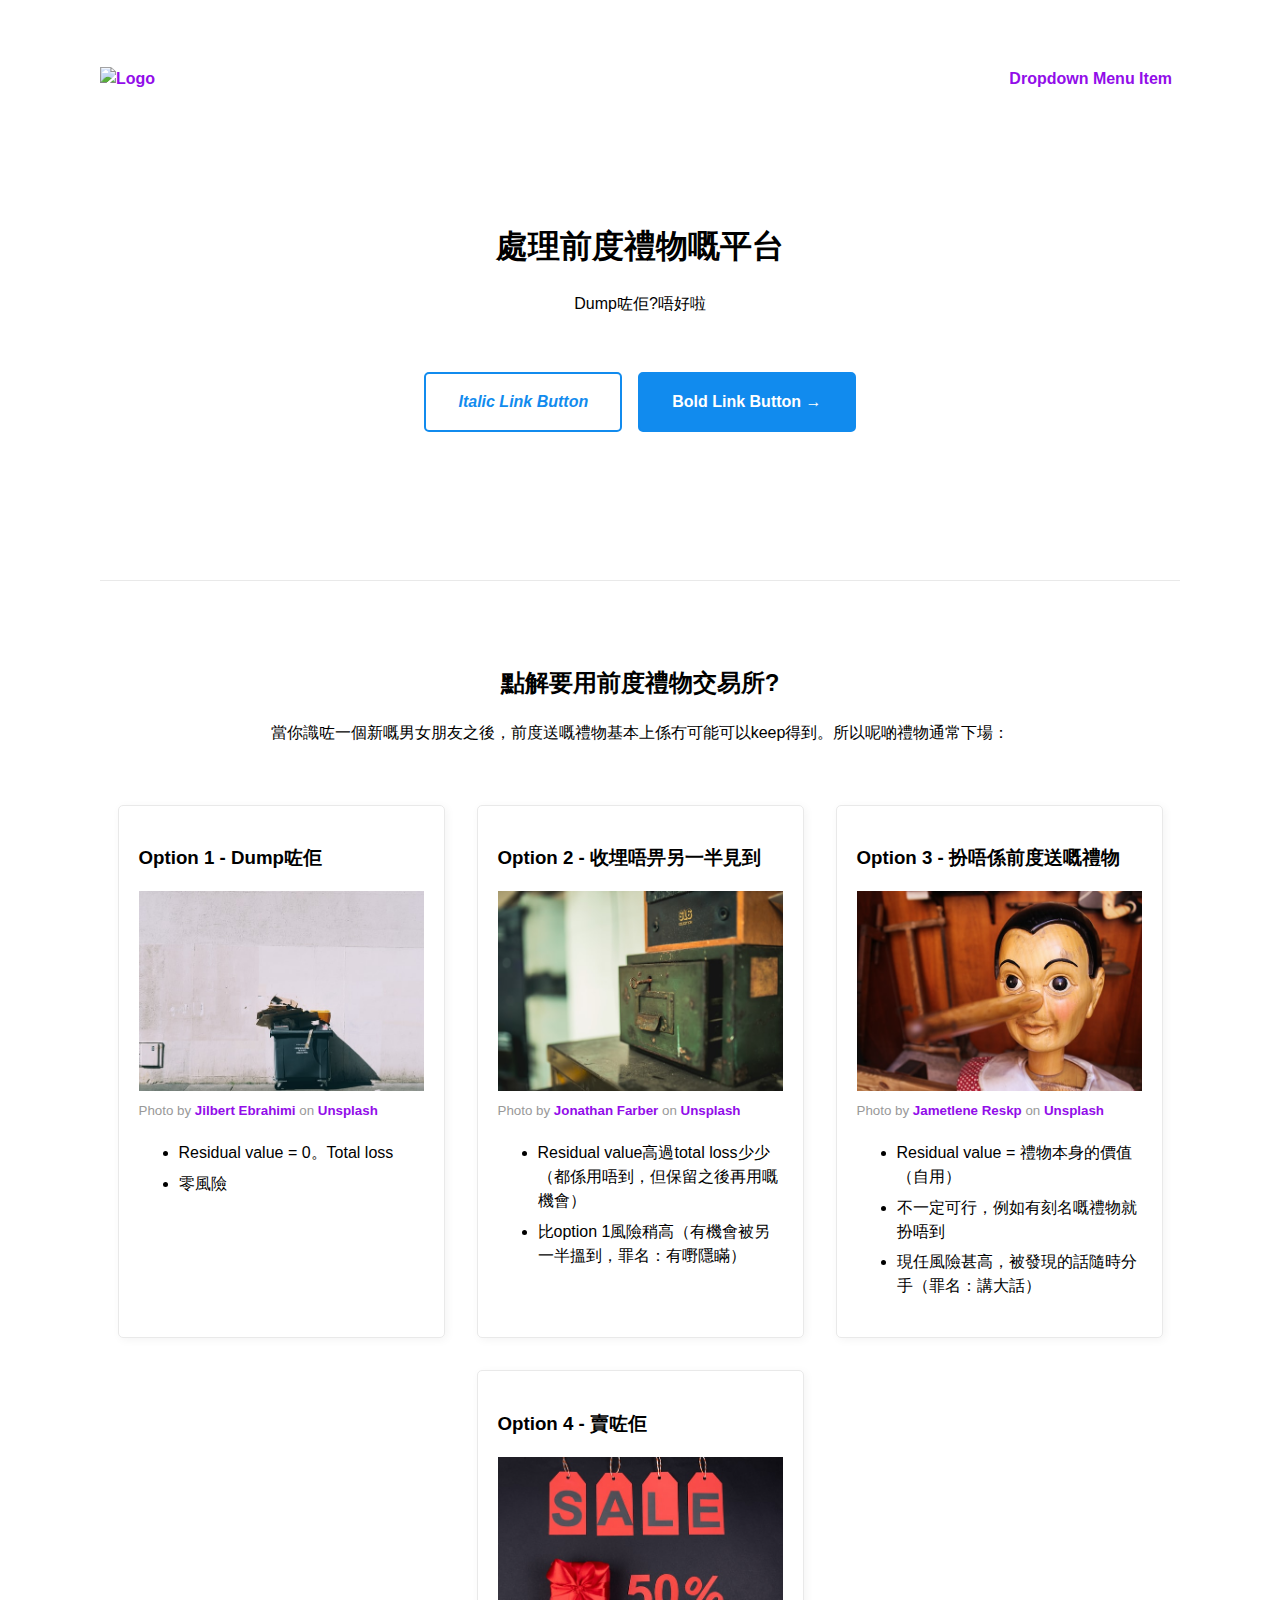
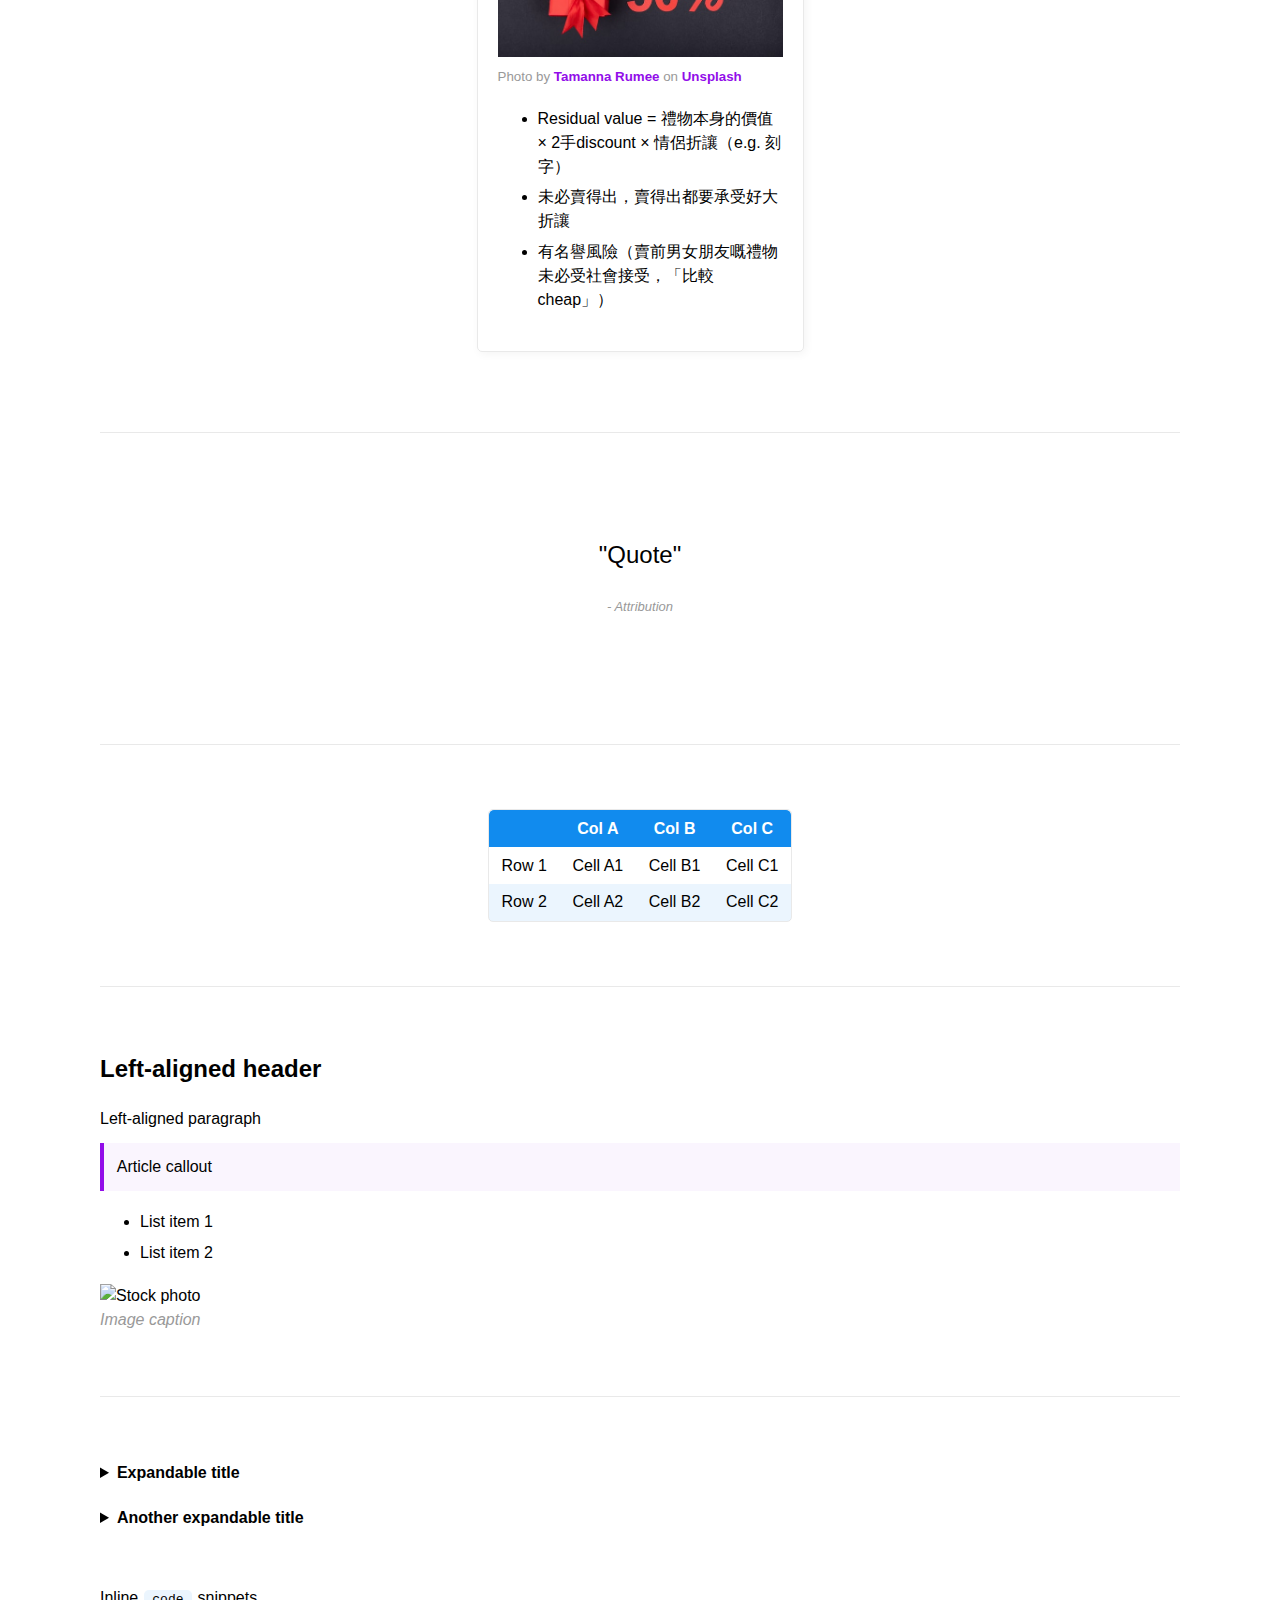
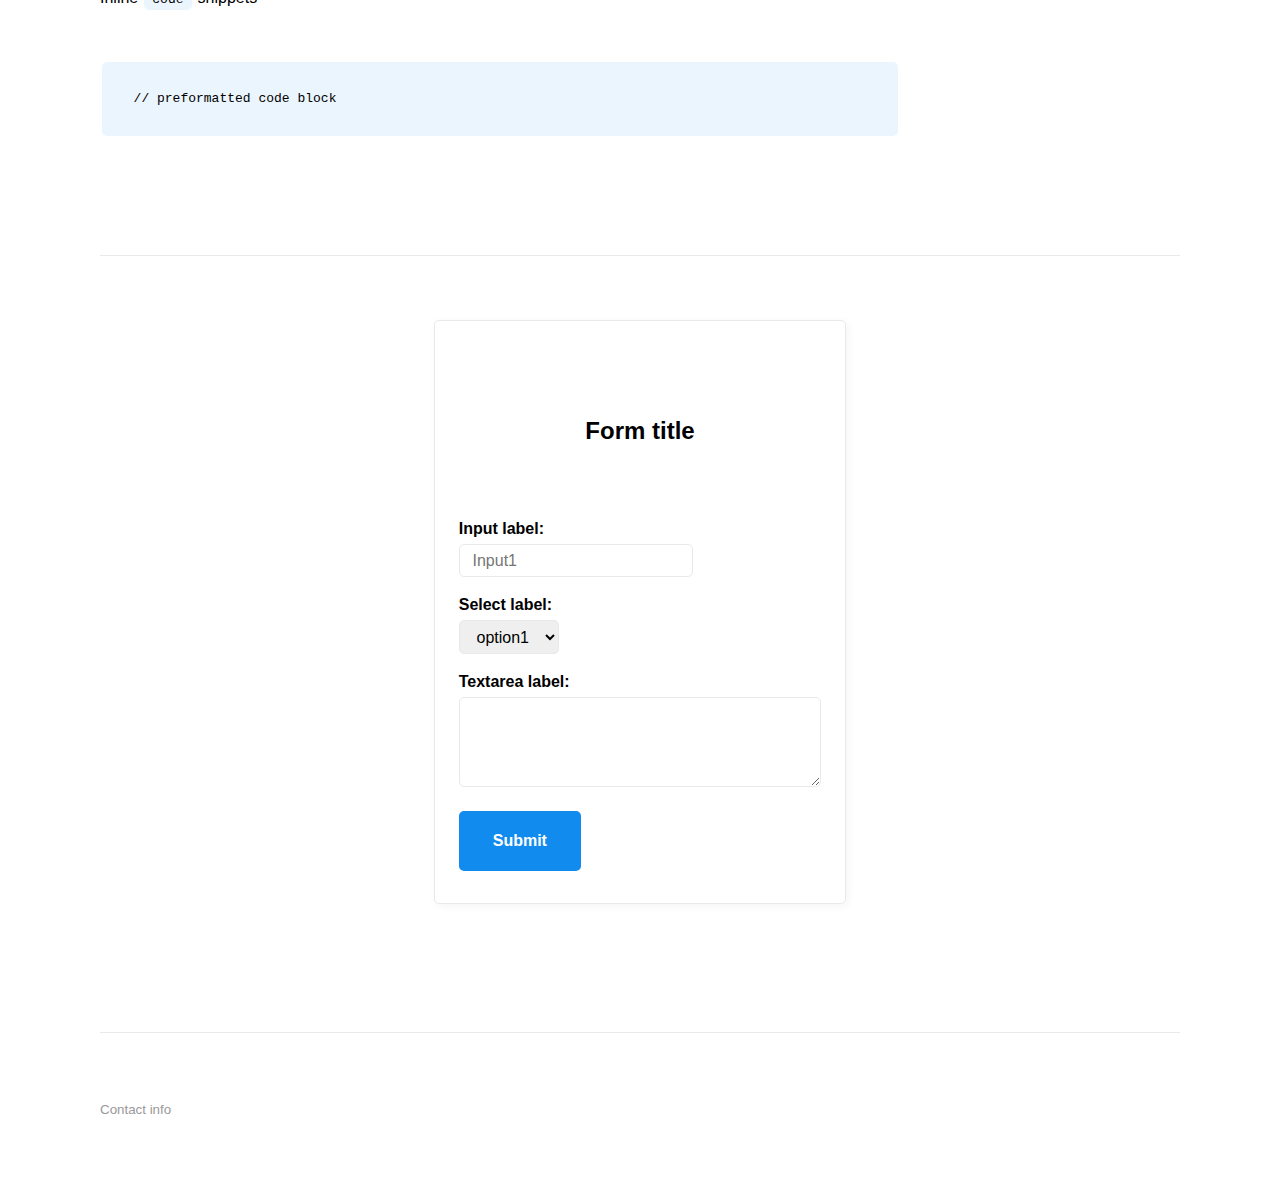
==== landing_page.html @ c8551d12 "add #why-use section" ====
<!-- MVP.css quickstart template: https://github.com/andybrewer/mvp/ -->

<!DOCTYPE html>
<html lang="en">

<head>
    <link rel="icon" href="https://via.placeholder.com/70x70">
    <link rel="stylesheet" href="./mvp.css">

    <meta charset="utf-8">
    <meta name="description" content="My description">
    <meta name="viewport" content="width=device-width, initial-scale=1.0">

    <title>前度禮物交易所</title>
</head>

<body>
    <header>
        <nav>
            <a href="/"><img alt="Logo" src="https://via.placeholder.com/200x70?text=Logo" height="70"></a>
            <ul>
                <li><a href="#"></a></li>
                <li><a href="#">Dropdown Menu Item</a>
                    <ul>
                        <li><a href="#">Sublink with a long name</a></li>
                        <li><a href="#">Short sublink</a></li>
                    </ul>
                </li>
            </ul>
        </nav>
        <h1>處理前度禮物嘅平台</h1>
        <p>Dump咗佢?唔好啦</p>
        <br>
        <p><a href="#"><i>Italic Link Button</i></a><a href="#"><b>Bold Link Button &rarr;</b></a></p>
    </header>
    <main>
        <hr>
        <section id="why-use">
            <header>
                <h2>點解要用前度禮物交易所?</h2>
                <p>當你識咗一個新嘅男女朋友之後，前度送嘅禮物基本上係冇可能可以keep得到。所以呢啲禮物通常下場：</p>
            </header>
            <aside>
                <h3>Option 1 - Dump咗佢</h3>
                <figure>
                    <img class="crop" alt="Dump咗佢" src="./static/rubbin-bin.jpg">
                    <figcaption><small><span>Photo by <a href="https://unsplash.com/@jilburr?utm_source=unsplash&amp;utm_medium=referral&amp;utm_content=creditCopyText">Jilbert Ebrahimi</a> on <a href="https://unsplash.com/photos/-wR0XMaegRo?utm_source=unsplash&amp;utm_medium=referral&amp;utm_content=creditCopyText">Unsplash</a></span></small></figcaption>
                </figure>
                <ul>
                    <li>Residual value = 0。Total loss</li>
                    <li>零風險</li>
                </ul>
            </aside>
            <aside>
                <h3>Option 2 - 收埋唔畀另一半見到</h3>
                <figure>
                    <img class="crop" alt="收埋唔畀另一半見到" src="./static/hiding-safe2.jpg">
                    <figcaption><small><span>Photo by <a href="https://unsplash.com/@farber?utm_source=unsplash&amp;utm_medium=referral&amp;utm_content=creditCopyText">Jonathan Farber</a> on <a href="https://unsplash.com/s/photos/safe?utm_source=unsplash&amp;utm_medium=referral&amp;utm_content=creditCopyText">Unsplash</a></span></small></figcaption>
                </figure>
                <ul>
                    <li>Residual value高過total loss少少（都係用唔到，但保留之後再用嘅機會）</li>
                    <li>比option 1風險稍高（有機會被另一半搵到，罪名：有嘢隱瞞）</li>
                </ul>
            </aside>
            <aside>
                <h3>Option 3 - 扮唔係前度送嘅禮物</h3>
                <figure>
                    <img class="crop" alt="扮唔係前男女朋友送嘅禮物" src="./static/liar.jpg">
                    <figcaption><small><span>Photo by <a href="https://unsplash.com/@reskp?utm_source=unsplash&amp;utm_medium=referral&amp;utm_content=creditCopyText">Jametlene Reskp</a> on <a href="https://unsplash.com/s/photos/lying?utm_source=unsplash&amp;utm_medium=referral&amp;utm_content=creditCopyText">Unsplash</a></span></small></figcaption>
                </figure>
                <ul>
                    <li>Residual value = 禮物本身的價值（自用）</li>
                    <li>不一定可行，例如有刻名嘅禮物就扮唔到</li>
                    <li>現任風險甚高，被發現的話隨時分手（罪名：講大話）</li>
                </ul>
            </aside>
            <aside>
                <h3>Option 4 - 賣咗佢</h3>
                <figure>
                    <img class="crop" alt="賣咗佢" src="./static/sale-discount.jpg">
                    <figcaption><small><span>Photo by <a href="https://unsplash.com/@tamanna_rumee?utm_source=unsplash&amp;utm_medium=referral&amp;utm_content=creditCopyText">Tamanna Rumee</a> on <a href="https://unsplash.com/s/photos/discount?utm_source=unsplash&amp;utm_medium=referral&amp;utm_content=creditCopyText">Unsplash</a></span></small></figcaption>
                </figure>
                <ul>
                    <li>Residual value = 禮物本身的價值 × 2手discount × 情侶折讓（e.g. 刻字）</li>
                    <li>未必賣得出，賣得出都要承受好大折讓</li>
                    <li>有名譽風險（賣前男女朋友嘅禮物未必受社會接受，「比較cheap」）</li>
                </ul>
            </aside>
        </section>
        <hr>
        <section>
            <blockquote>
                "Quote"
                <footer><i>- Attribution</i></footer>
            </blockquote>
        </section>
        <hr>
        <section>
            <table>
                <thead>
                    <tr>
                        <th></th>
                        <th>Col A</th>
                        <th>Col B</th>
                        <th>Col C</th>
                    </tr>
                </thead>
                <tr>
                    <td>Row 1</td>
                    <td>Cell A1</td>
                    <td>Cell B1</td>
                    <td>Cell C1</td>
                </tr>
                <tr>
                    <td>Row 2</td>
                    <td>Cell A2</td>
                    <td>Cell B2</td>
                    <td>Cell C2</td>
                </tr>
            </table>
        </section>
        <hr>
        <article>
            <h2>Left-aligned header</h2>
            <p>Left-aligned paragraph</p>
            <aside>
                <p>Article callout</p>
            </aside>
            <ul>
                <li>List item 1</li>
                <li>List item 2</li>
            </ul>
            <figure>
                <img alt="Stock photo" src="https://via.placeholder.com/1080x500?text=Amazing+stock+photo">
                <figcaption><i>Image caption</i></figcaption>
            </figure>
        </article>
        <hr>
        <div>
            <details>
                <summary>Expandable title</summary>
                <p>Revealed content</p>
            </details>
            <details>
                <summary>Another expandable title</summary>
                <p>More revealed content</p>
            </details>
            <br>
            <p>Inline <code>code</code> snippets</p>
            <pre>
                <code>
// preformatted code block
                </code>
            </pre>
        </div>
        <hr>
        <section>
            <form>
                <header>
                    <h2>Form title</h2>
                </header>
                <label for="input1">Input label:</label>
                <input type="text" id="input1" name="input1" size="20" placeholder="Input1">
                <label for="select1">Select label:</label>
                <select id="select1">
                    <option value="option1">option1</option>
                    <option value="option2">option2</option>
                </select>
                <label for="textarea1">Textarea label:</label>
                <textarea cols="40" rows="5" id="textarea1"></textarea>
                <button type="submit">Submit</button>
            </form>
        </section>
    </main>
    <footer>
        <hr>
        <p>
            <small>Contact info</small>
        </p>
    </footer>
</body>

</html>
---- mvp.css ----
/* MVP.css v1.6.3 - https://github.com/andybrewer/mvp */

:root {
    --border-radius: 5px;
    --box-shadow: 2px 2px 10px;
    --color: #118bee;
    --color-accent: #118bee15;
    --color-bg: #fff;
    --color-bg-secondary: #e9e9e9;
    --color-secondary: #920de9;
    --color-secondary-accent: #920de90b;
    --color-shadow: #f4f4f4;
    --color-text: #000;
    --color-text-secondary: #999;
    --font-family: -apple-system, BlinkMacSystemFont, "Segoe UI", Roboto, Oxygen-Sans, Ubuntu, Cantarell, "Helvetica Neue", sans-serif;
    --hover-brightness: 1.2;
    --justify-important: center;
    --justify-normal: left;
    --line-height: 1.5;
    --width-card: 285px;
    --width-card-medium: 460px;
    --width-card-wide: 800px;
    --width-content: 1080px;
}

/*
@media (prefers-color-scheme: dark) {
    :root {
        --color: #0097fc;
        --color-accent: #0097fc4f;
        --color-bg: #333;
        --color-bg-secondary: #555;
        --color-secondary: #e20de9;
        --color-secondary-accent: #e20de94f;
        --color-shadow: #bbbbbb20;
        --color-text: #f7f7f7;
        --color-text-secondary: #aaa;
    }
}
*/

/* Layout */
article aside {
    background: var(--color-secondary-accent);
    border-left: 4px solid var(--color-secondary);
    padding: 0.01rem 0.8rem;
}

body {
    background: var(--color-bg);
    color: var(--color-text);
    font-family: var(--font-family);
    line-height: var(--line-height);
    margin: 0;
    overflow-x: hidden;
    padding: 1rem 0;
}

footer,
header,
main {
    margin: 0 auto;
    max-width: var(--width-content);
    padding: 2rem 1rem;
}

hr {
    background-color: var(--color-bg-secondary);
    border: none;
    height: 1px;
    margin: 4rem 0;
}

section {
    display: flex;
    flex-wrap: wrap;
    justify-content: var(--justify-important);
}

section aside {
    border: 1px solid var(--color-bg-secondary);
    border-radius: var(--border-radius);
    box-shadow: var(--box-shadow) var(--color-shadow);
    margin: 1rem;
    padding: 1.25rem;
    width: var(--width-card);
}

section aside:hover {
    box-shadow: var(--box-shadow) var(--color-bg-secondary);
}

section aside img {
    max-width: 100%;
}

[hidden] {
    display: none;
}

/* Headers */
article header,
div header,
main header {
    padding-top: 0;
}

header {
    text-align: var(--justify-important);
}

header a b,
header a em,
header a i,
header a strong {
    margin-left: 0.5rem;
    margin-right: 0.5rem;
}

header nav img {
    margin: 1rem 0;
}

section header {
    padding-top: 0;
    width: 100%;
}

/* Nav */
nav {
    align-items: center;
    display: flex;
    font-weight: bold;
    justify-content: space-between;
    margin-bottom: 7rem;
}

nav ul {
    list-style: none;
    padding: 0;
}

nav ul li {
    display: inline-block;
    margin: 0 0.5rem;
    position: relative;
    text-align: left;
}

/* Nav Dropdown */
nav ul li:hover ul {
    display: block;
}

nav ul li ul {
    background: var(--color-bg);
    border: 1px solid var(--color-bg-secondary);
    border-radius: var(--border-radius);
    box-shadow: var(--box-shadow) var(--color-shadow);
    display: none;
    height: auto;
    left: -2px;
    padding: .5rem 1rem;
    position: absolute;
    top: 1.7rem;
    white-space: nowrap;
    width: auto;
    z-index: 1;
}

nav ul li ul::before {
    /* fill gap above to make mousing over them easier */
    content: "";
    position: absolute;
    left: 0;
    right: 0;
    top: -0.5rem;
    height: 0.5rem;
}

nav ul li ul li,
nav ul li ul li a {
    display: block;
}

/* Typography */
code,
samp {
    background-color: var(--color-accent);
    border-radius: var(--border-radius);
    color: var(--color-text);
    display: inline-block;
    margin: 0 0.1rem;
    padding: 0 0.5rem;
}

details {
    margin: 1.3rem 0;
}

details summary {
    font-weight: bold;
    cursor: pointer;
}

h1,
h2,
h3,
h4,
h5,
h6 {
    line-height: var(--line-height);
}

mark {
    padding: 0.1rem;
}

ol li,
ul li {
    padding: 0.2rem 0;
}

p {
    margin: 0.75rem 0;
    padding: 0;
}

pre {
    margin: 1rem 0;
    max-width: var(--width-card-wide);
    padding: 1rem 0;
}

pre code,
pre samp {
    display: block;
    max-width: var(--width-card-wide);
    padding: 0.5rem 2rem;
    white-space: pre-wrap;
}

small {
    color: var(--color-text-secondary);
}

sup {
    background-color: var(--color-secondary);
    border-radius: var(--border-radius);
    color: var(--color-bg);
    font-size: xx-small;
    font-weight: bold;
    margin: 0.2rem;
    padding: 0.2rem 0.3rem;
    position: relative;
    top: -2px;
}

/* Links */
a {
    color: var(--color-secondary);
    display: inline-block;
    font-weight: bold;
    text-decoration: none;
}

a:hover {
    filter: brightness(var(--hover-brightness));
    text-decoration: underline;
}

a b,
a em,
a i,
a strong,
button {
    border-radius: var(--border-radius);
    display: inline-block;
    font-size: medium;
    font-weight: bold;
    line-height: var(--line-height);
    margin: 0.5rem 0;
    padding: 1rem 2rem;
}

button {
    font-family: var(--font-family);
}

button:hover {
    cursor: pointer;
    filter: brightness(var(--hover-brightness));
}

a b,
a strong,
button {
    background-color: var(--color);
    border: 2px solid var(--color);
    color: var(--color-bg);
}

a em,
a i {
    border: 2px solid var(--color);
    border-radius: var(--border-radius);
    color: var(--color);
    display: inline-block;
    padding: 1rem 2rem;
}

/* Images */
figure {
    margin: 0;
    padding: 0;
}

figure img {
    max-width: 100%;
}

figure figcaption {
    color: var(--color-text-secondary);
}

/* Forms */

button:disabled,
input:disabled {
    background: var(--color-bg-secondary);
    border-color: var(--color-bg-secondary);
    color: var(--color-text-secondary);
    cursor: not-allowed;
}

button[disabled]:hover {
    filter: none;
}

form {
    border: 1px solid var(--color-bg-secondary);
    border-radius: var(--border-radius);
    box-shadow: var(--box-shadow) var(--color-shadow);
    display: block;
    max-width: var(--width-card-wide);
    min-width: var(--width-card);
    padding: 1.5rem;
    text-align: var(--justify-normal);
}

form header {
    margin: 1.5rem 0;
    padding: 1.5rem 0;
}

input,
label,
select,
textarea {
    display: block;
    font-size: inherit;
    max-width: var(--width-card-wide);
}

input[type="checkbox"],
input[type="radio"] {
    display: inline-block;
}

input[type="checkbox"]+label,
input[type="radio"]+label {
    display: inline-block;
    font-weight: normal;
    position: relative;
    top: 1px;
}

input,
select,
textarea {
    border: 1px solid var(--color-bg-secondary);
    border-radius: var(--border-radius);
    margin-bottom: 1rem;
    padding: 0.4rem 0.8rem;
}

input[readonly],
textarea[readonly] {
    background-color: var(--color-bg-secondary);
}

label {
    font-weight: bold;
    margin-bottom: 0.2rem;
}

/* Tables */
table {
    border: 1px solid var(--color-bg-secondary);
    border-radius: var(--border-radius);
    border-spacing: 0;
    display: inline-block;
    max-width: 100%;
    overflow-x: auto;
    padding: 0;
    white-space: nowrap;
}

table td,
table th,
table tr {
    padding: 0.4rem 0.8rem;
    text-align: var(--justify-important);
}

table thead {
    background-color: var(--color);
    border-collapse: collapse;
    border-radius: var(--border-radius);
    color: var(--color-bg);
    margin: 0;
    padding: 0;
}

table thead th:first-child {
    border-top-left-radius: var(--border-radius);
}

table thead th:last-child {
    border-top-right-radius: var(--border-radius);
}

table thead th:first-child,
table tr td:first-child {
    text-align: var(--justify-normal);
}

table tr:nth-child(even) {
    background-color: var(--color-accent);
}

/* Quotes */
blockquote {
    display: block;
    font-size: x-large;
    line-height: var(--line-height);
    margin: 1rem auto;
    max-width: var(--width-card-medium);
    padding: 1.5rem 1rem;
    text-align: var(--justify-important);
}

blockquote footer {
    color: var(--color-text-secondary);
    display: block;
    font-size: small;
    line-height: var(--line-height);
    padding: 1.5rem 0;
}


.crop {
    height: 200px;
    overflow: hidden;
    object-fit: cover;
}
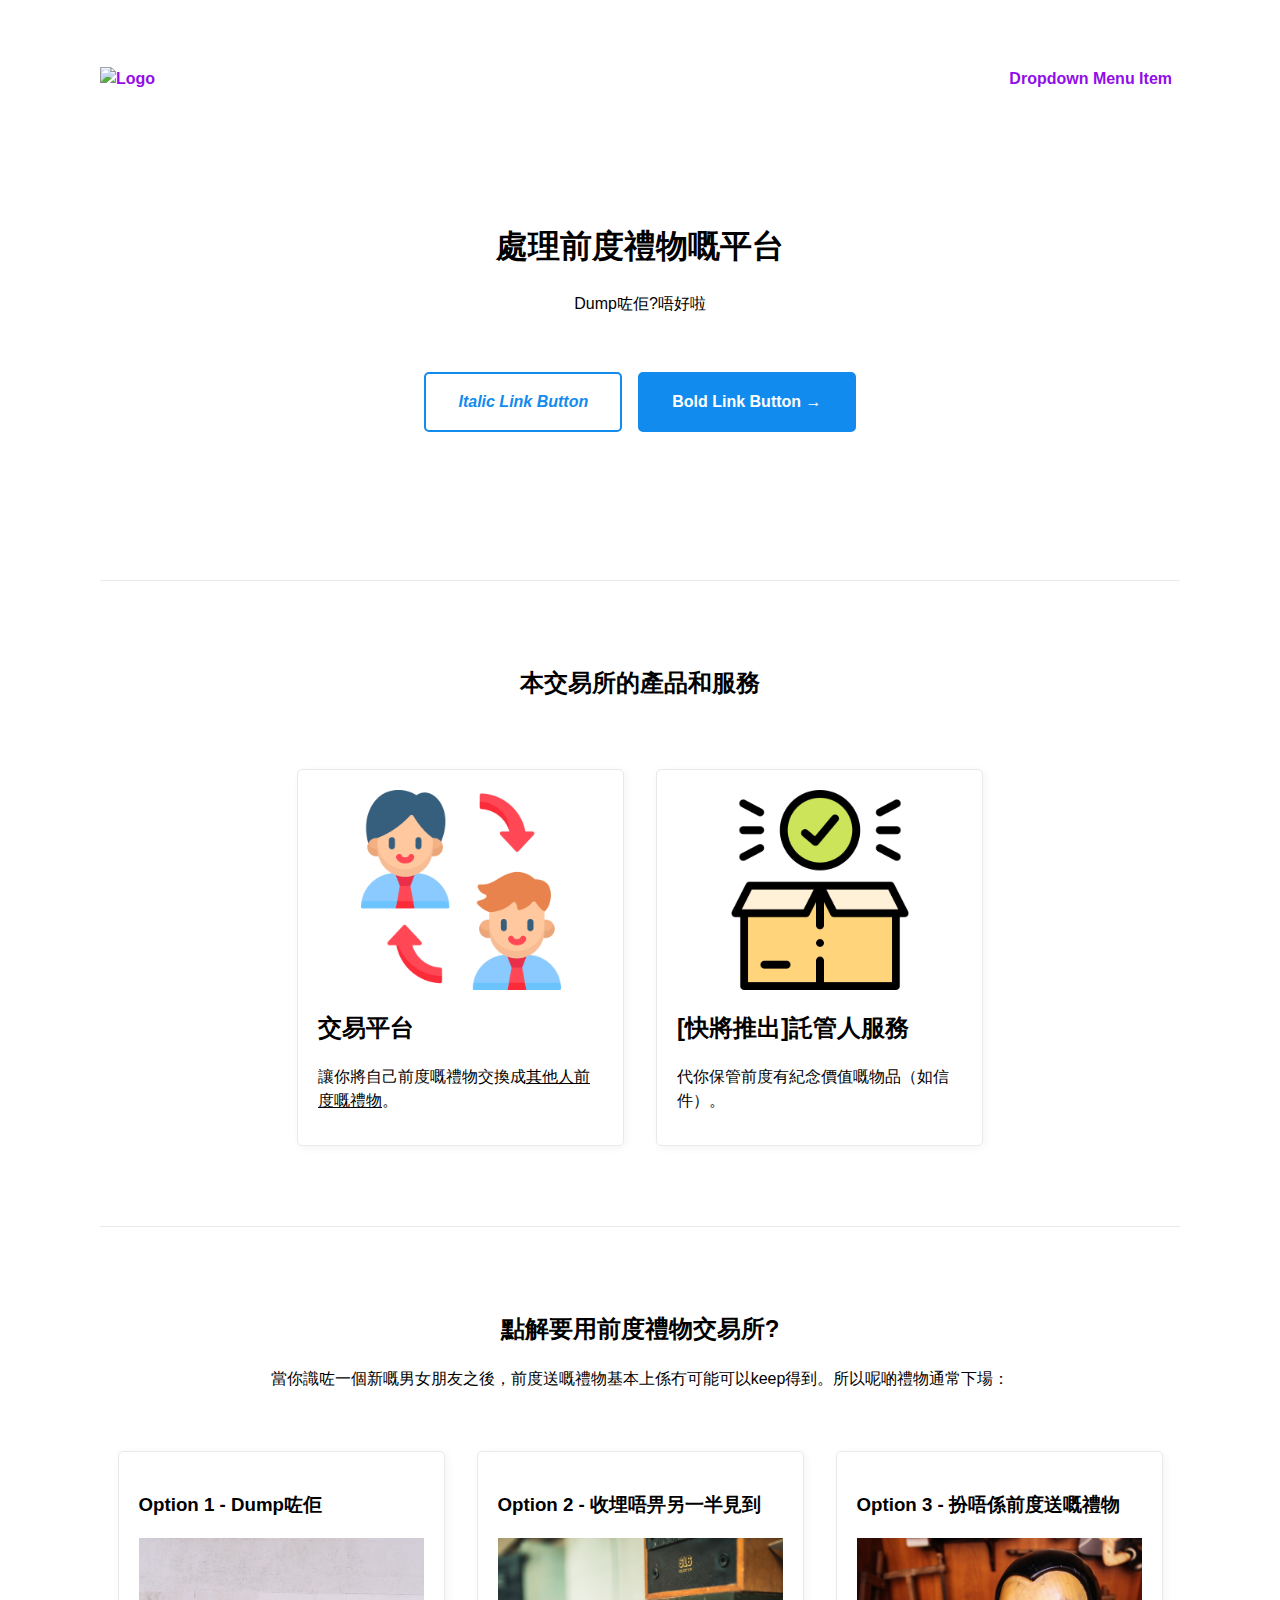
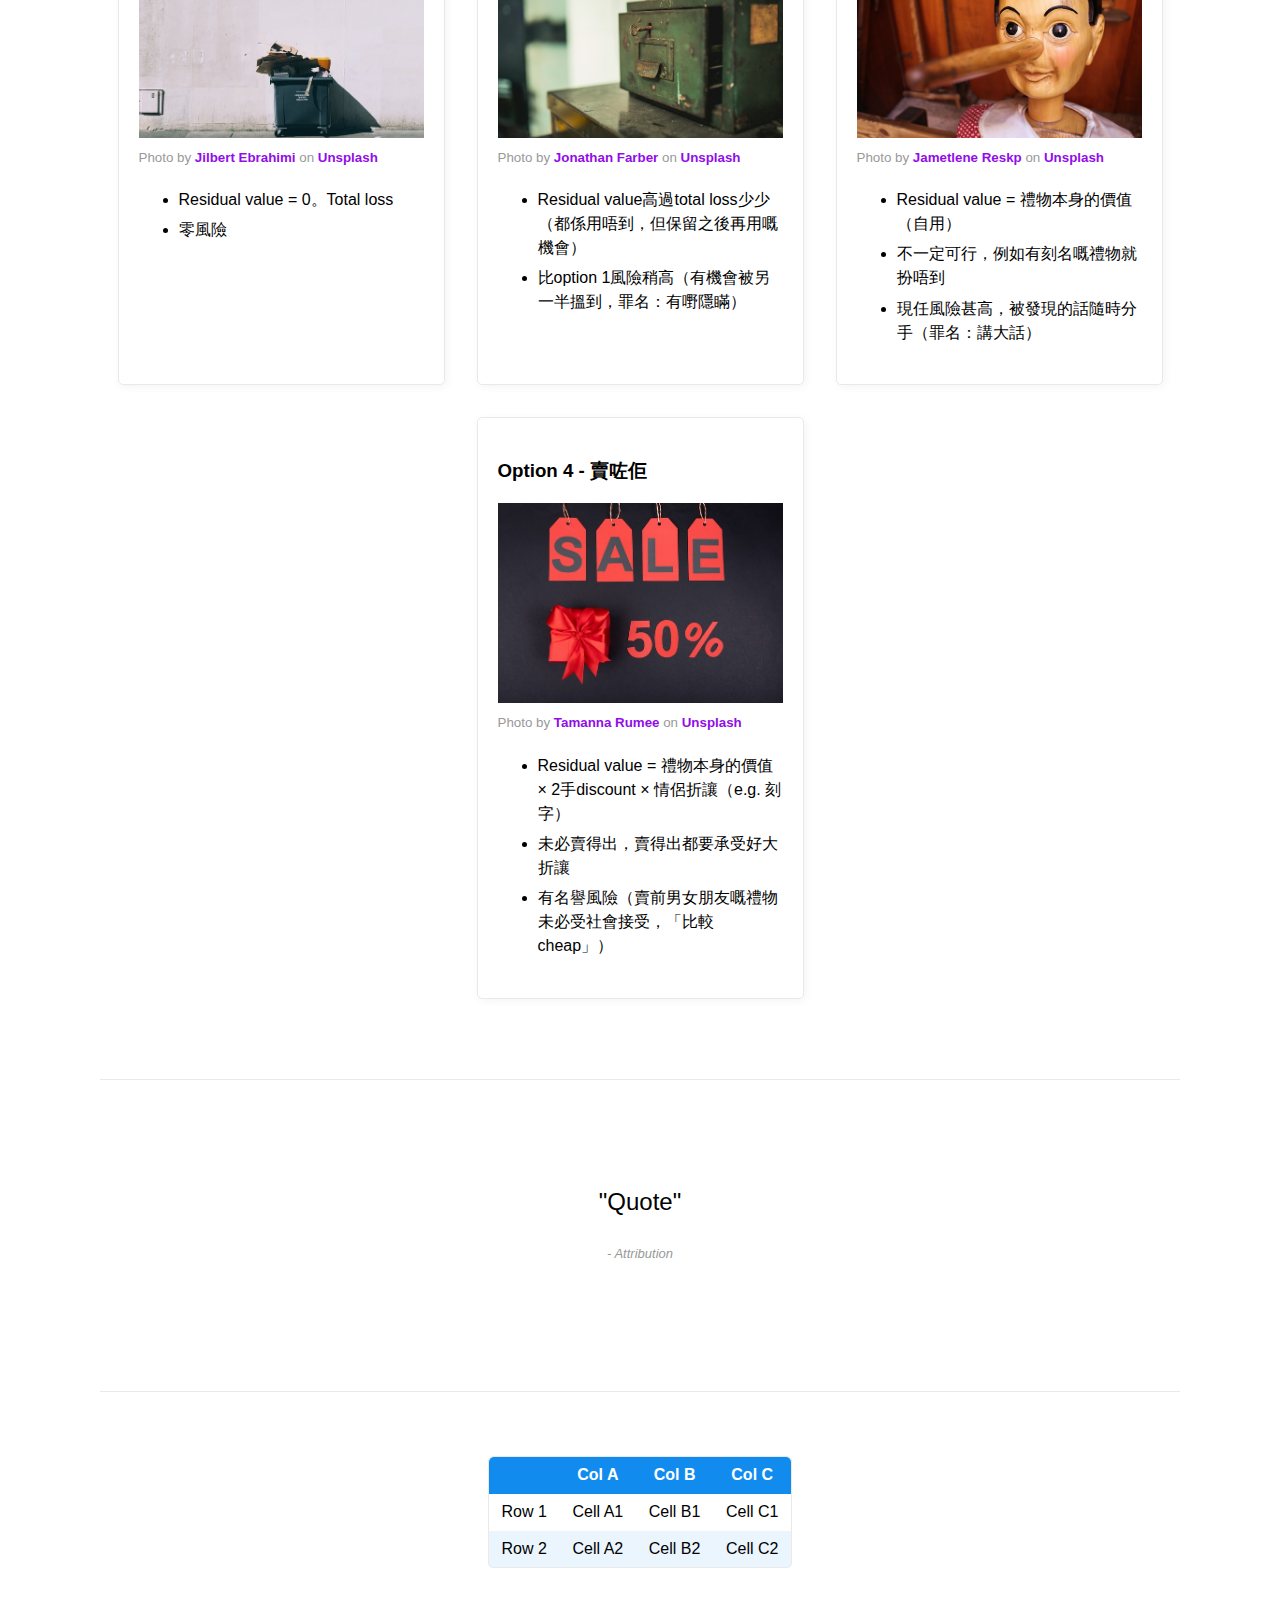
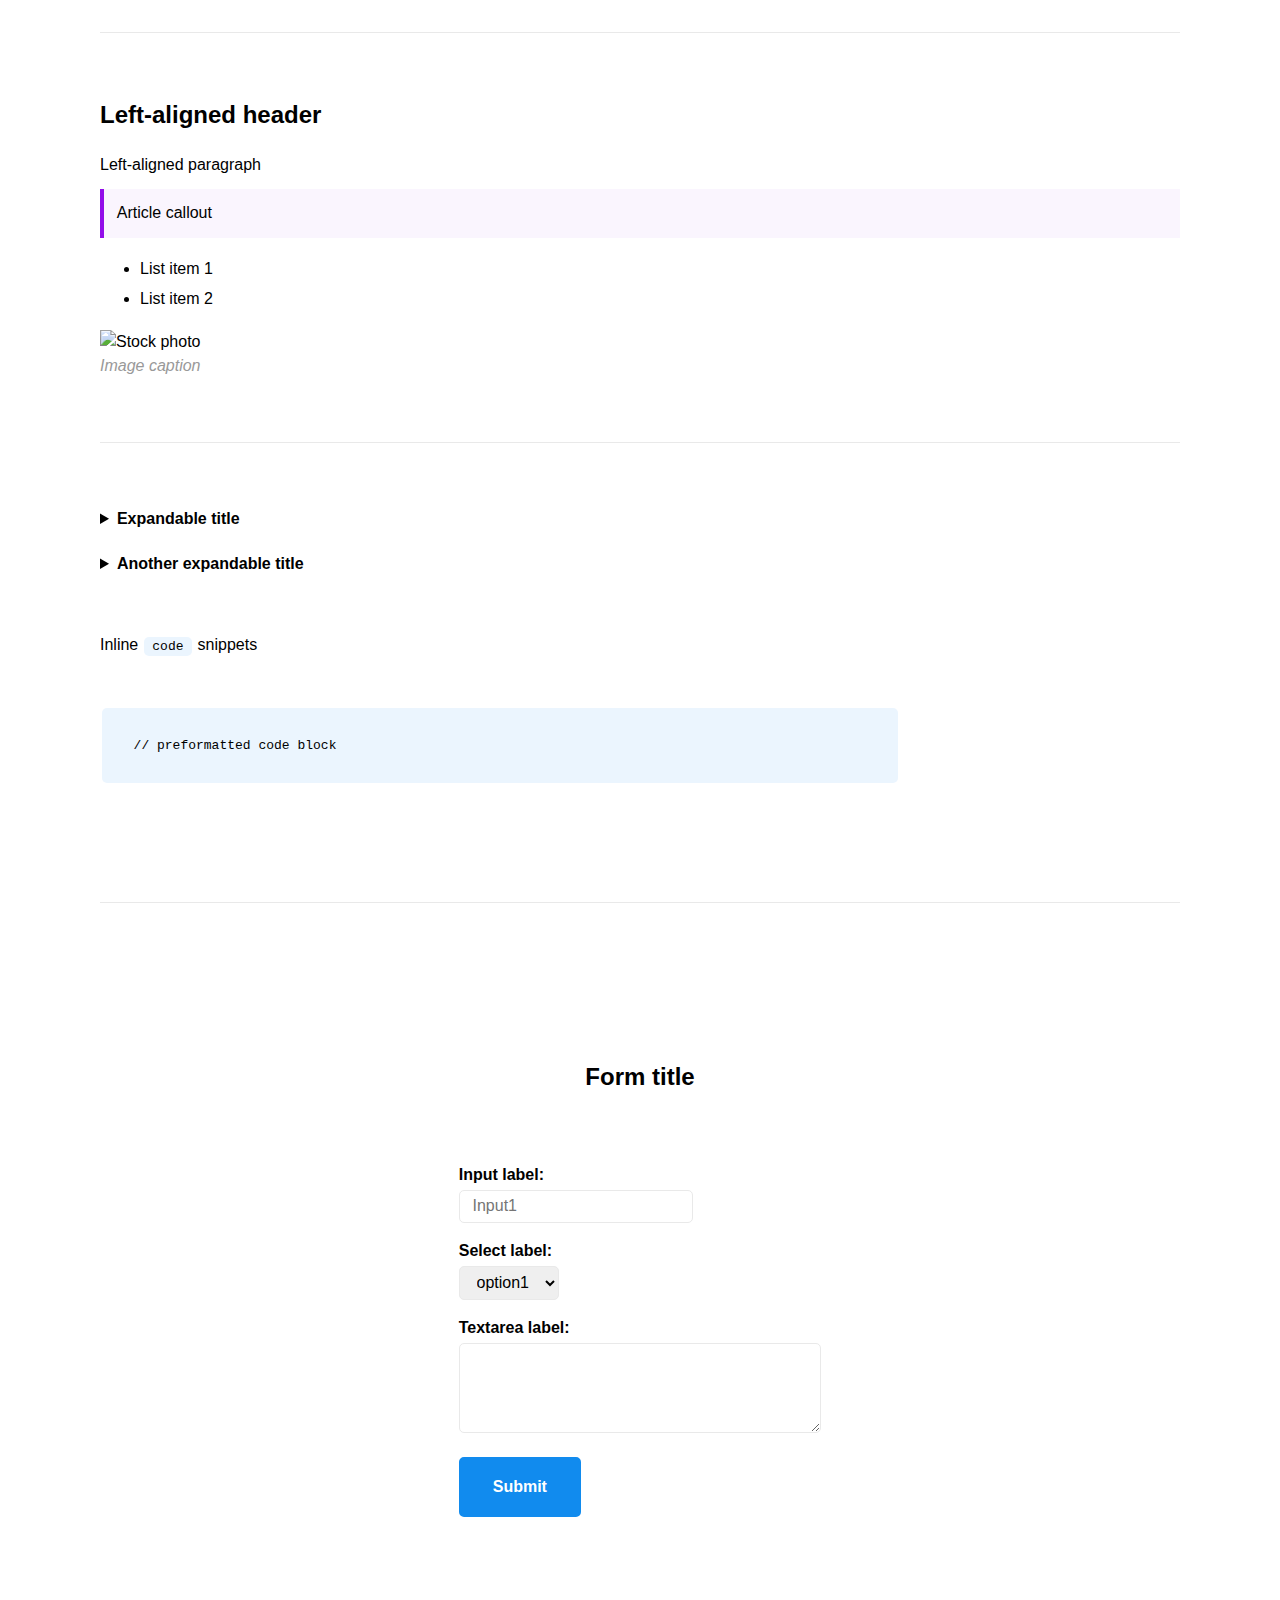
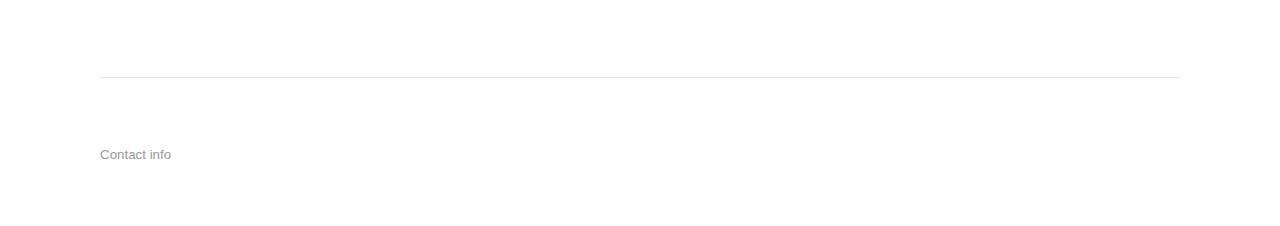
==== commit 663bf93e: "add #products" ====
--- a/landing_page.html
+++ b/landing_page.html
@@ -34,6 +34,27 @@
         <p><a href="#"><i>Italic Link Button</i></a><a href="#"><b>Bold Link Button &rarr;</b></a></p>
     </header>
     <main>
+        <hr>
+        <section id="products">
+            <header>
+                <h2>本交易所的產品和服務</h2>
+            </header>
+            <aside>
+                <figure>
+                    <img class="crop center" alt="交易平台" src="./static/exchange-platform.png">
+                </figure>
+                <h2>交易平台</h2>
+                <p>讓你將自己前度嘅禮物交換成<u>其他人前度嘅禮物</u>。</p>
+            </aside>
+            <aside>
+                <figure>
+                    <img class="crop center" alt="託管人服務" src="./static/custodian.png">
+                </figure>
+                <h2>[快將推出]託管人服務</h2>
+                <p>代你保管前度有紀念價值嘅物品（如信件）。</p>
+            </aside>
+        </section>
+        
         <hr>
         <section id="why-use">
             <header>
--- a/mvp.css
+++ b/mvp.css
@@ -323,6 +323,11 @@
     color: var(--color-text-secondary);
 }
 
+img.center {
+    display: block;
+    margin-left: auto;
+    margin-right: auto }
+
 /* Forms */
 
 button:disabled,
@@ -338,12 +343,12 @@
 }
 
 form {
-    border: 1px solid var(--color-bg-secondary);
-    border-radius: var(--border-radius);
-    box-shadow: var(--box-shadow) var(--color-shadow);
-    display: block;
-    max-width: var(--width-card-wide);
-    min-width: var(--width-card);
+    /* border: 1px solid var(--color-bg-secondary);
+    border-radius: var(--border-radius);
+    box-shadow: var(--box-shadow) var(--color-shadow); */
+    display: block;
+    /* max-width: var(--width-card-wide);
+    min-width: var(--width-card); */
     padding: 1.5rem;
     text-align: var(--justify-normal);
 }
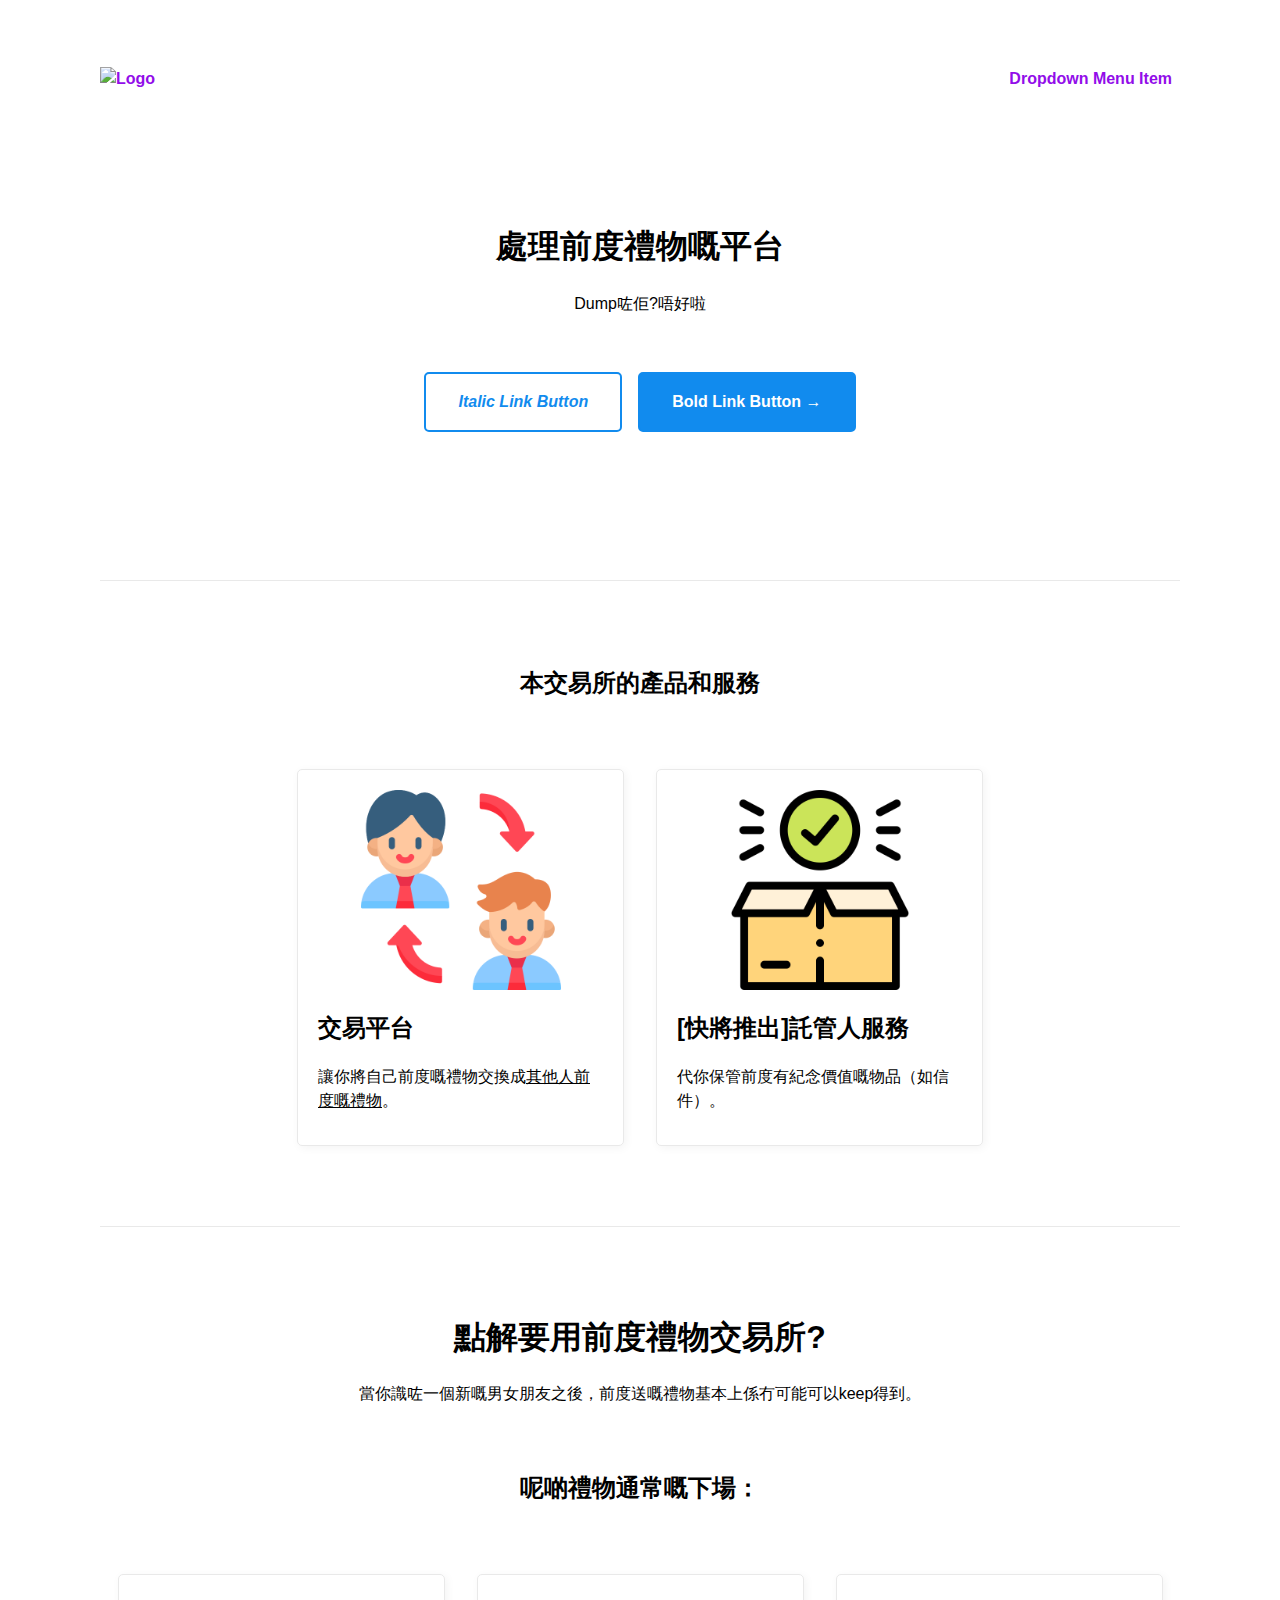
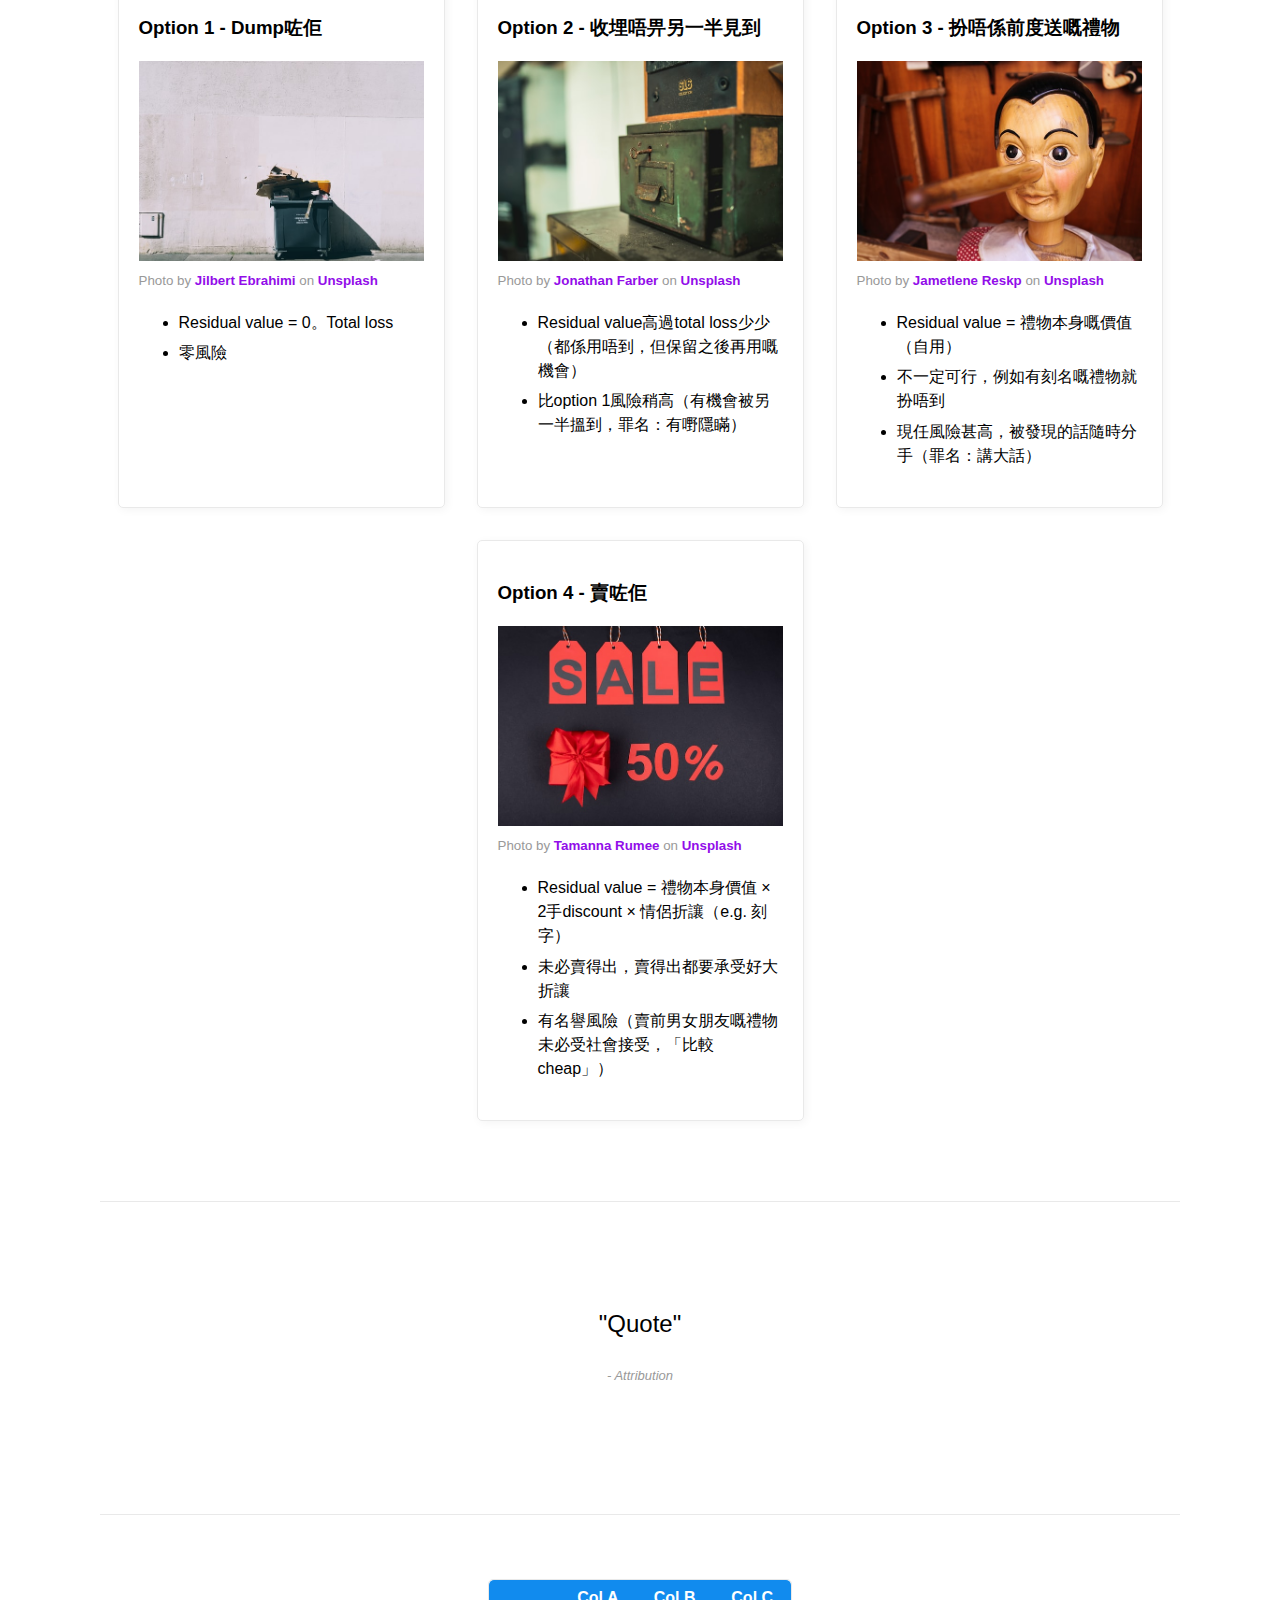
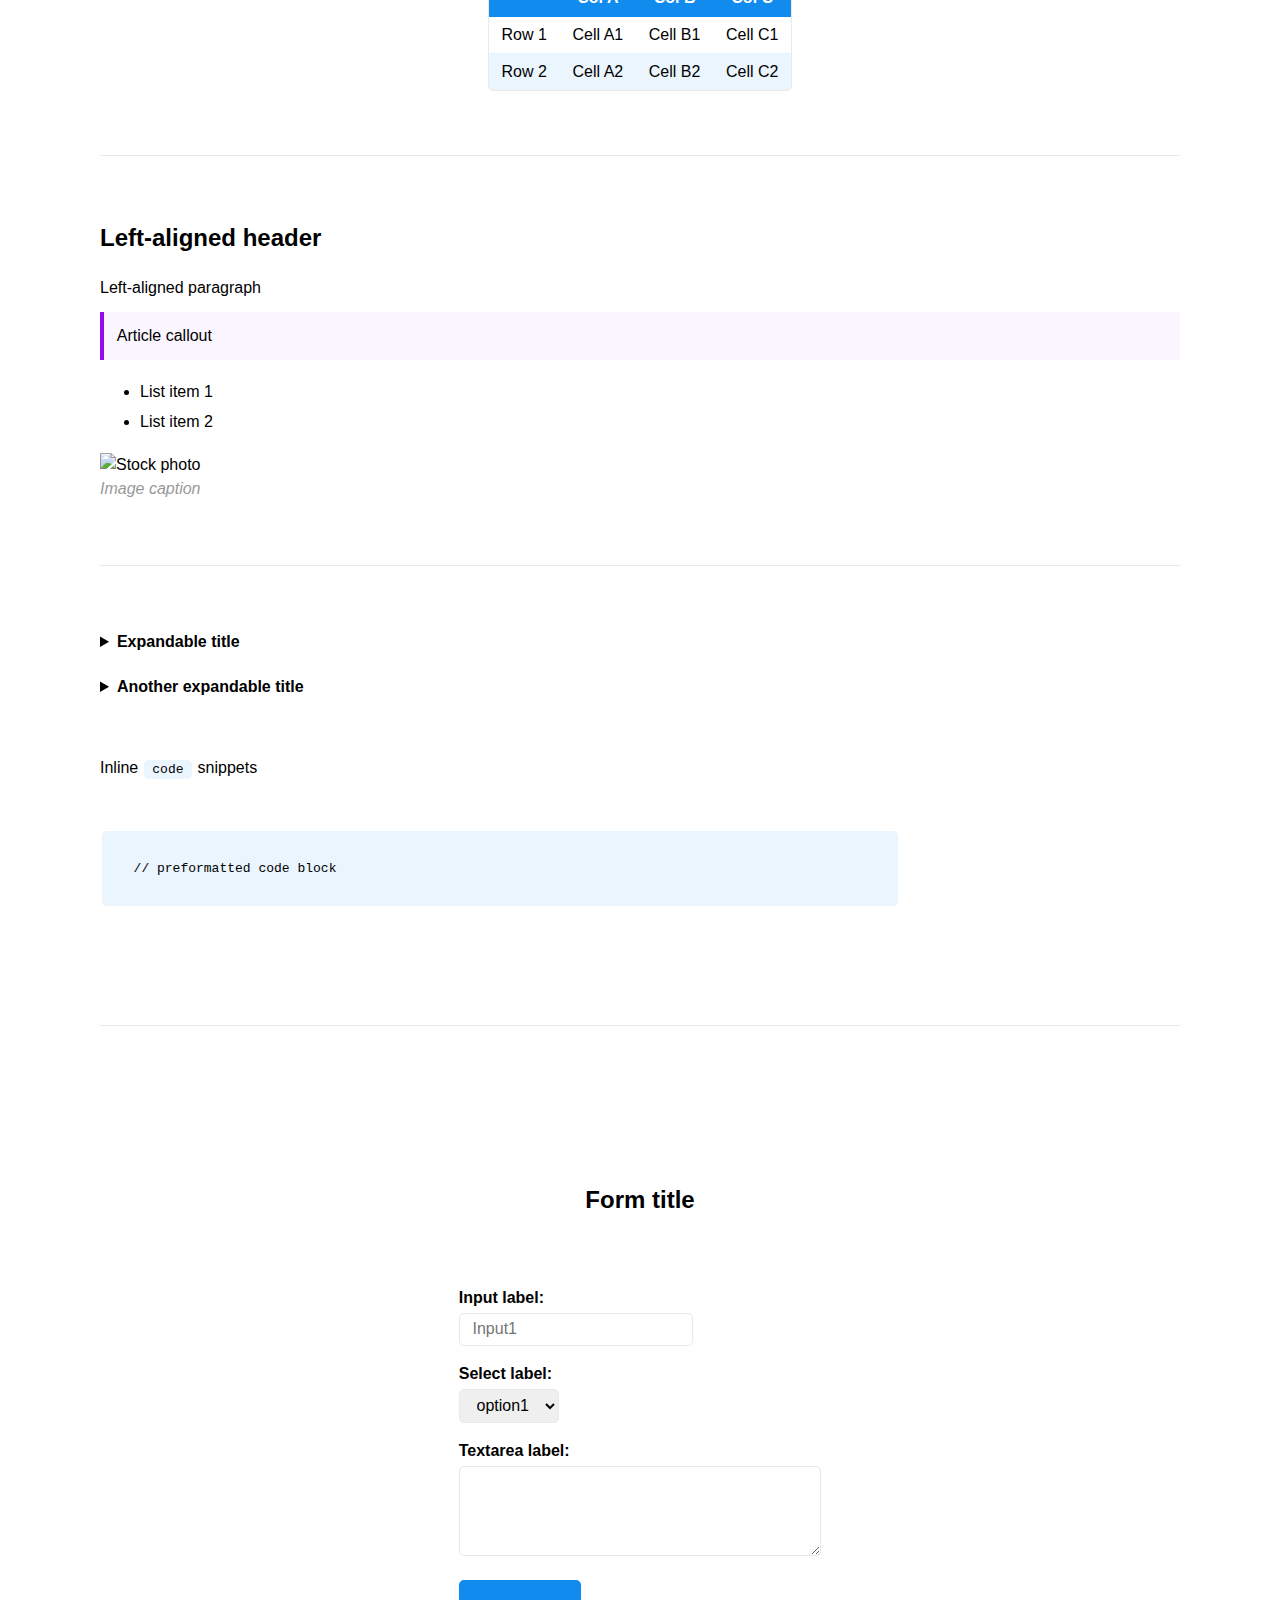
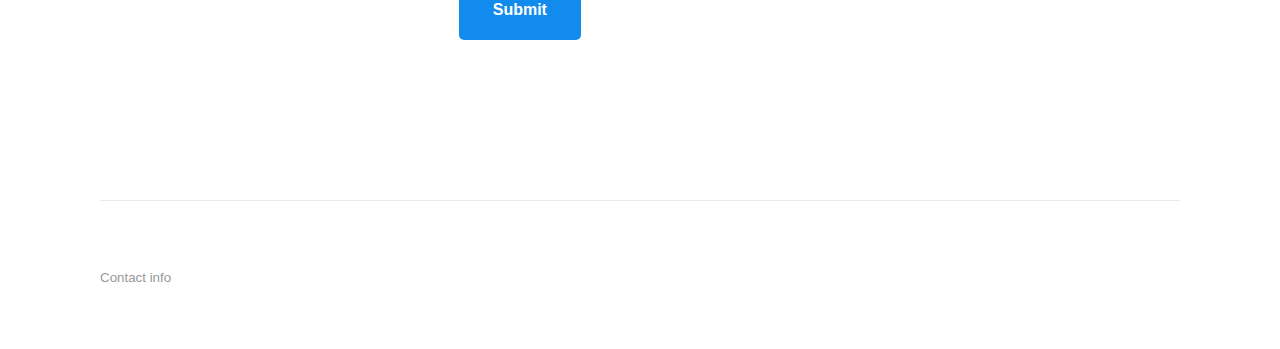
==== commit 42853746: "format #why-use" ====
--- a/landing_page.html
+++ b/landing_page.html
@@ -58,14 +58,23 @@
         <hr>
         <section id="why-use">
             <header>
-                <h2>點解要用前度禮物交易所?</h2>
-                <p>當你識咗一個新嘅男女朋友之後，前度送嘅禮物基本上係冇可能可以keep得到。所以呢啲禮物通常下場：</p>
+                <h1>點解要用前度禮物交易所?</h1>
+                <p>當你識咗一個新嘅男女朋友之後，前度送嘅禮物基本上係冇可能可以keep得到。</p>
             </header>
+
+            <header>
+                <h2>呢啲禮物通常嘅下場：</h2>
+            </header>
+
             <aside>
                 <h3>Option 1 - Dump咗佢</h3>
                 <figure>
                     <img class="crop" alt="Dump咗佢" src="./static/rubbin-bin.jpg">
-                    <figcaption><small><span>Photo by <a href="https://unsplash.com/@jilburr?utm_source=unsplash&amp;utm_medium=referral&amp;utm_content=creditCopyText">Jilbert Ebrahimi</a> on <a href="https://unsplash.com/photos/-wR0XMaegRo?utm_source=unsplash&amp;utm_medium=referral&amp;utm_content=creditCopyText">Unsplash</a></span></small></figcaption>
+                    <figcaption><small><span>Photo by <a
+                                    href="https://unsplash.com/@jilburr?utm_source=unsplash&amp;utm_medium=referral&amp;utm_content=creditCopyText">Jilbert
+                                    Ebrahimi</a> on <a
+                                    href="https://unsplash.com/photos/-wR0XMaegRo?utm_source=unsplash&amp;utm_medium=referral&amp;utm_content=creditCopyText">Unsplash</a></span></small>
+                    </figcaption>
                 </figure>
                 <ul>
                     <li>Residual value = 0。Total loss</li>
@@ -76,7 +85,11 @@
                 <h3>Option 2 - 收埋唔畀另一半見到</h3>
                 <figure>
                     <img class="crop" alt="收埋唔畀另一半見到" src="./static/hiding-safe2.jpg">
-                    <figcaption><small><span>Photo by <a href="https://unsplash.com/@farber?utm_source=unsplash&amp;utm_medium=referral&amp;utm_content=creditCopyText">Jonathan Farber</a> on <a href="https://unsplash.com/s/photos/safe?utm_source=unsplash&amp;utm_medium=referral&amp;utm_content=creditCopyText">Unsplash</a></span></small></figcaption>
+                    <figcaption><small><span>Photo by <a
+                                    href="https://unsplash.com/@farber?utm_source=unsplash&amp;utm_medium=referral&amp;utm_content=creditCopyText">Jonathan
+                                    Farber</a> on <a
+                                    href="https://unsplash.com/s/photos/safe?utm_source=unsplash&amp;utm_medium=referral&amp;utm_content=creditCopyText">Unsplash</a></span></small>
+                    </figcaption>
                 </figure>
                 <ul>
                     <li>Residual value高過total loss少少（都係用唔到，但保留之後再用嘅機會）</li>
@@ -87,10 +100,14 @@
                 <h3>Option 3 - 扮唔係前度送嘅禮物</h3>
                 <figure>
                     <img class="crop" alt="扮唔係前男女朋友送嘅禮物" src="./static/liar.jpg">
-                    <figcaption><small><span>Photo by <a href="https://unsplash.com/@reskp?utm_source=unsplash&amp;utm_medium=referral&amp;utm_content=creditCopyText">Jametlene Reskp</a> on <a href="https://unsplash.com/s/photos/lying?utm_source=unsplash&amp;utm_medium=referral&amp;utm_content=creditCopyText">Unsplash</a></span></small></figcaption>
-                </figure>
-                <ul>
-                    <li>Residual value = 禮物本身的價值（自用）</li>
+                    <figcaption><small><span>Photo by <a
+                                    href="https://unsplash.com/@reskp?utm_source=unsplash&amp;utm_medium=referral&amp;utm_content=creditCopyText">Jametlene
+                                    Reskp</a> on <a
+                                    href="https://unsplash.com/s/photos/lying?utm_source=unsplash&amp;utm_medium=referral&amp;utm_content=creditCopyText">Unsplash</a></span></small>
+                    </figcaption>
+                </figure>
+                <ul>
+                    <li>Residual value = 禮物本身嘅價值（自用）</li>
                     <li>不一定可行，例如有刻名嘅禮物就扮唔到</li>
                     <li>現任風險甚高，被發現的話隨時分手（罪名：講大話）</li>
                 </ul>
@@ -99,15 +116,20 @@
                 <h3>Option 4 - 賣咗佢</h3>
                 <figure>
                     <img class="crop" alt="賣咗佢" src="./static/sale-discount.jpg">
-                    <figcaption><small><span>Photo by <a href="https://unsplash.com/@tamanna_rumee?utm_source=unsplash&amp;utm_medium=referral&amp;utm_content=creditCopyText">Tamanna Rumee</a> on <a href="https://unsplash.com/s/photos/discount?utm_source=unsplash&amp;utm_medium=referral&amp;utm_content=creditCopyText">Unsplash</a></span></small></figcaption>
-                </figure>
-                <ul>
-                    <li>Residual value = 禮物本身的價值 × 2手discount × 情侶折讓（e.g. 刻字）</li>
+                    <figcaption><small><span>Photo by <a
+                                    href="https://unsplash.com/@tamanna_rumee?utm_source=unsplash&amp;utm_medium=referral&amp;utm_content=creditCopyText">Tamanna
+                                    Rumee</a> on <a
+                                    href="https://unsplash.com/s/photos/discount?utm_source=unsplash&amp;utm_medium=referral&amp;utm_content=creditCopyText">Unsplash</a></span></small>
+                    </figcaption>
+                </figure>
+                <ul>
+                    <li>Residual value = 禮物本身價值 × 2手discount × 情侶折讓（e.g. 刻字）</li>
                     <li>未必賣得出，賣得出都要承受好大折讓</li>
                     <li>有名譽風險（賣前男女朋友嘅禮物未必受社會接受，「比較cheap」）</li>
                 </ul>
             </aside>
         </section>
+
         <hr>
         <section>
             <blockquote>
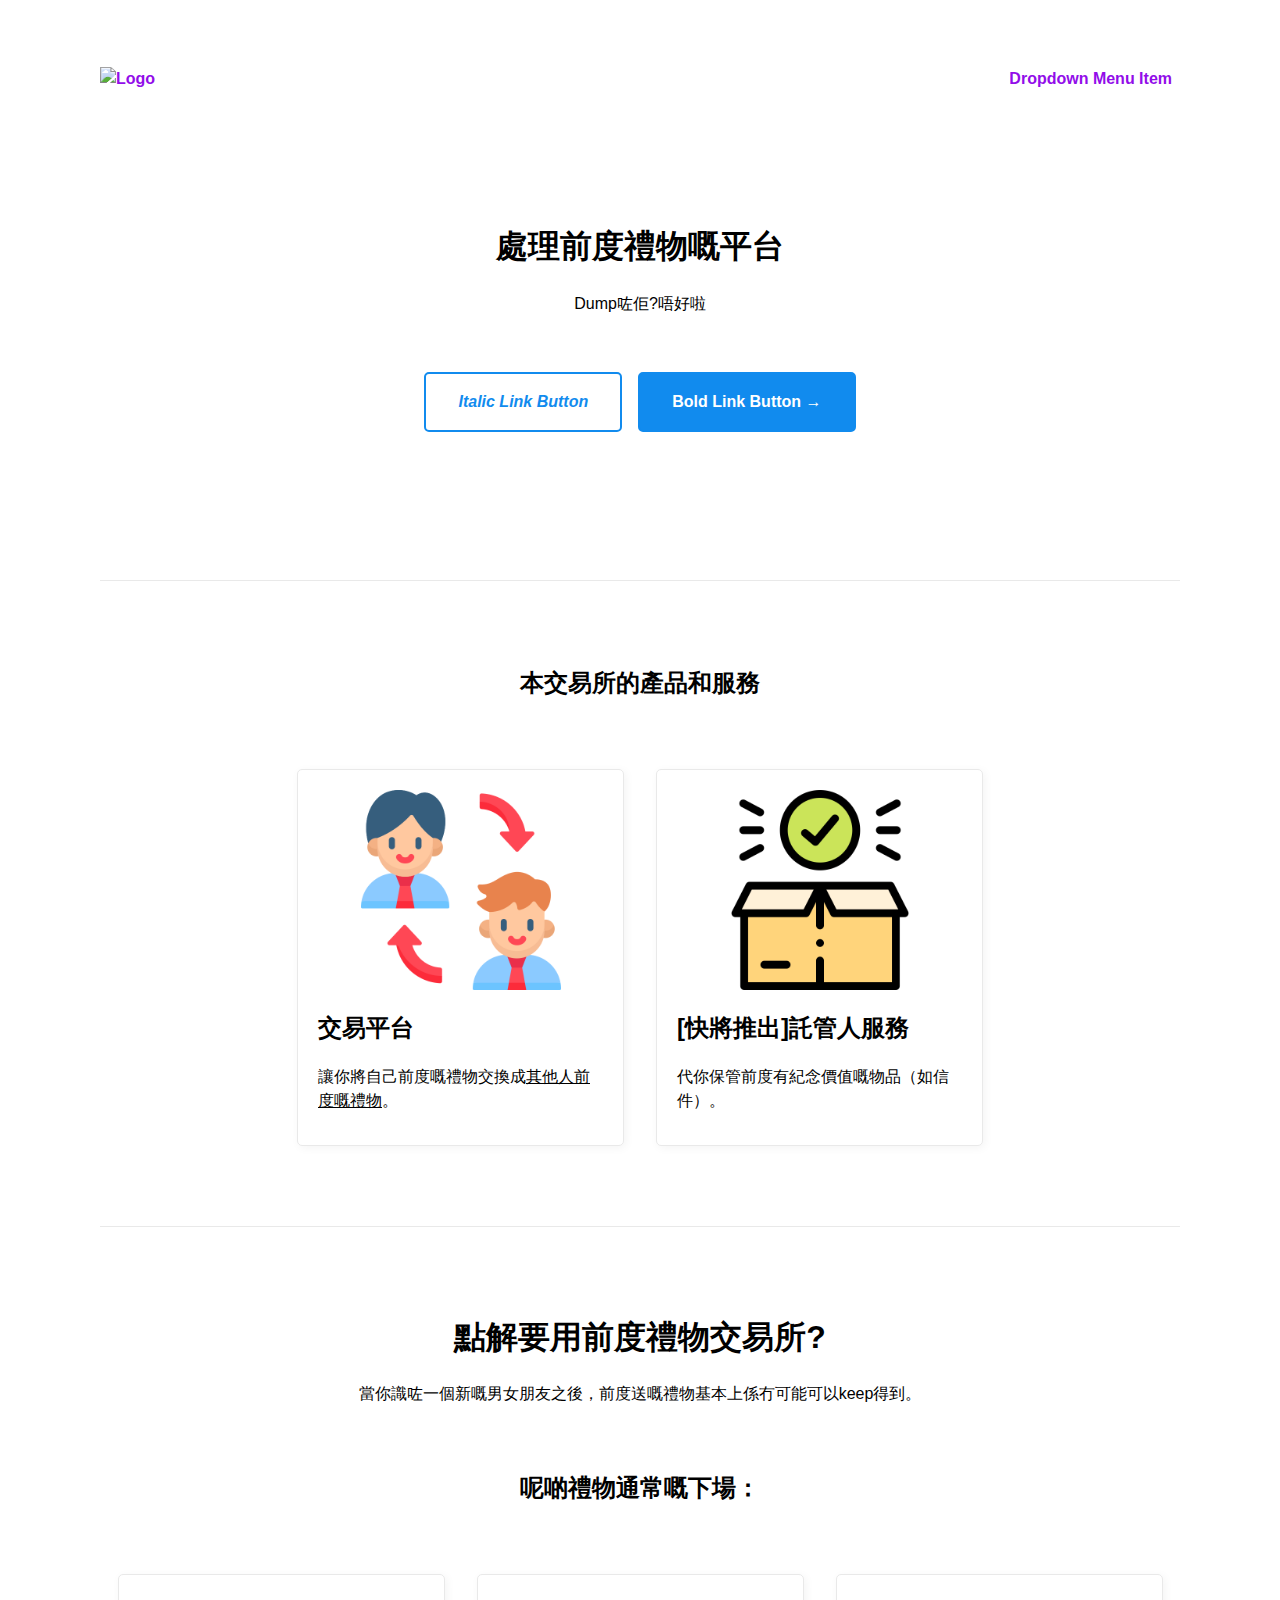
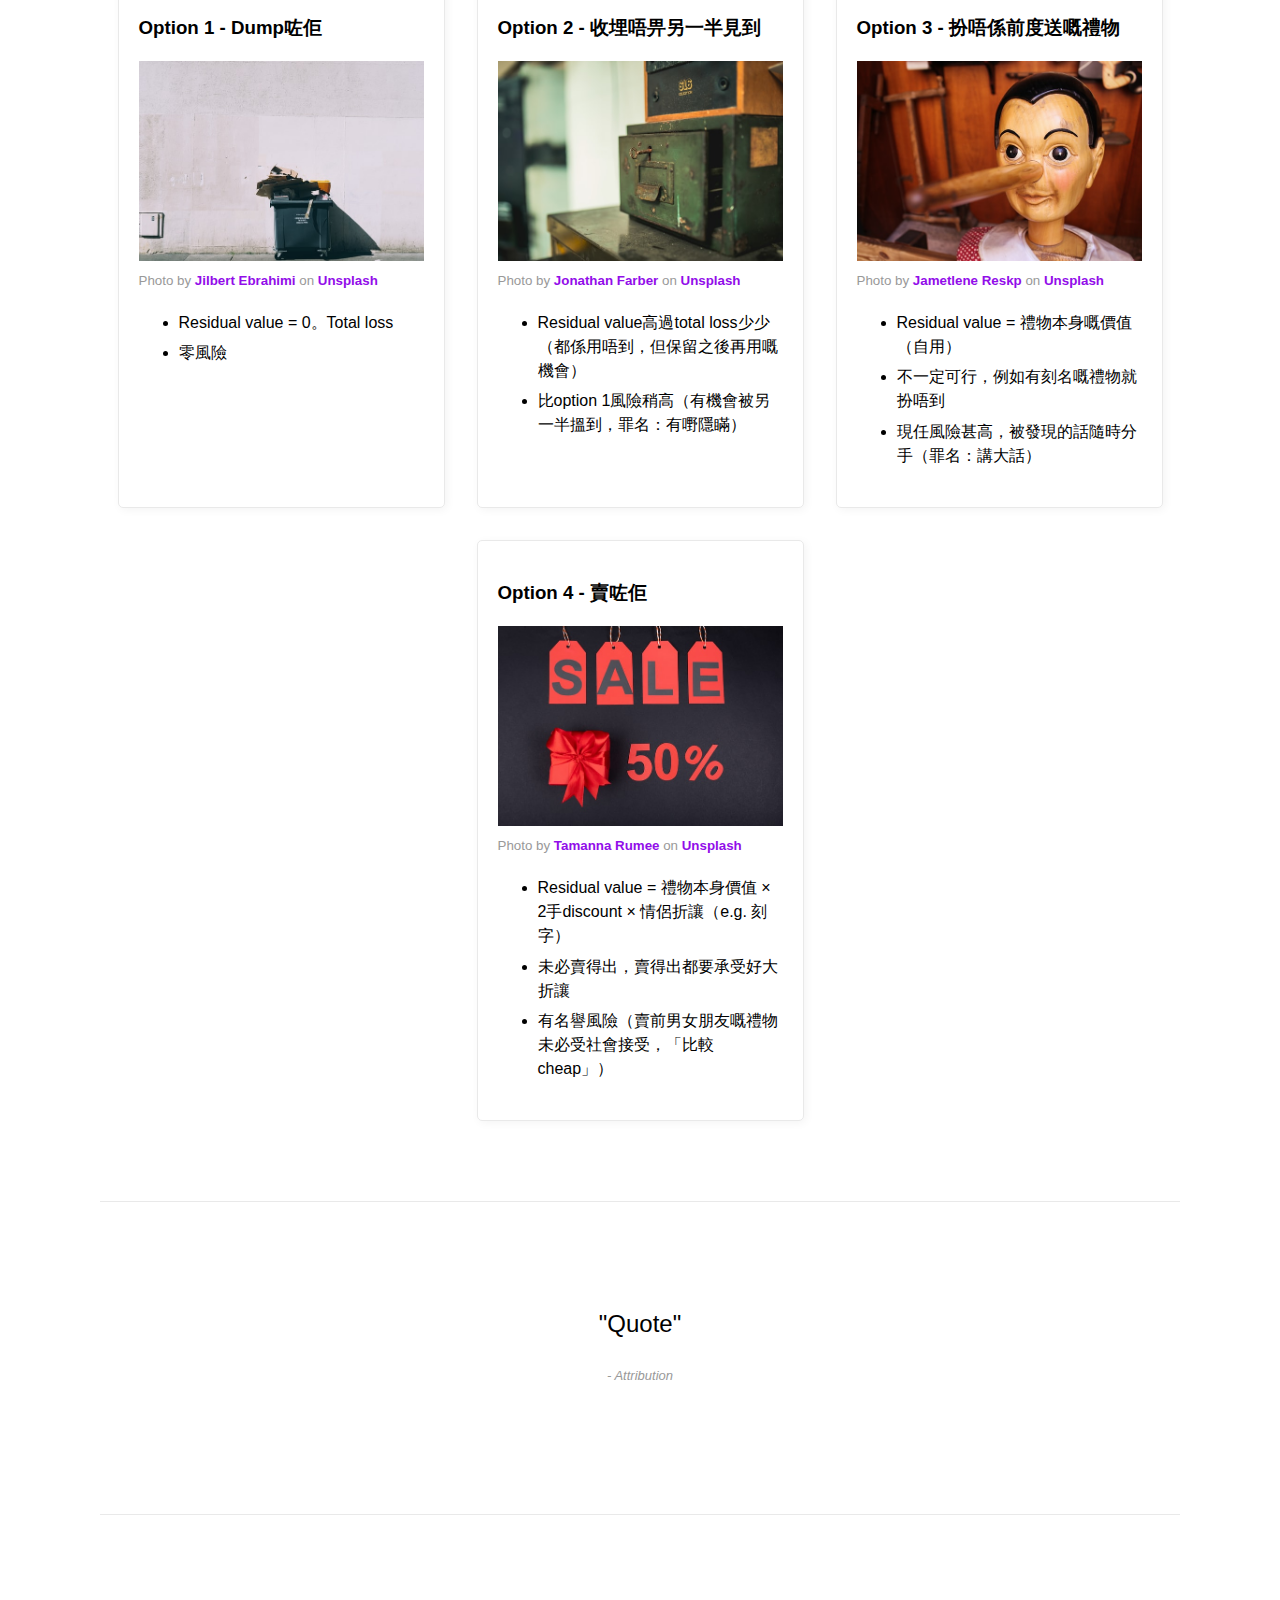
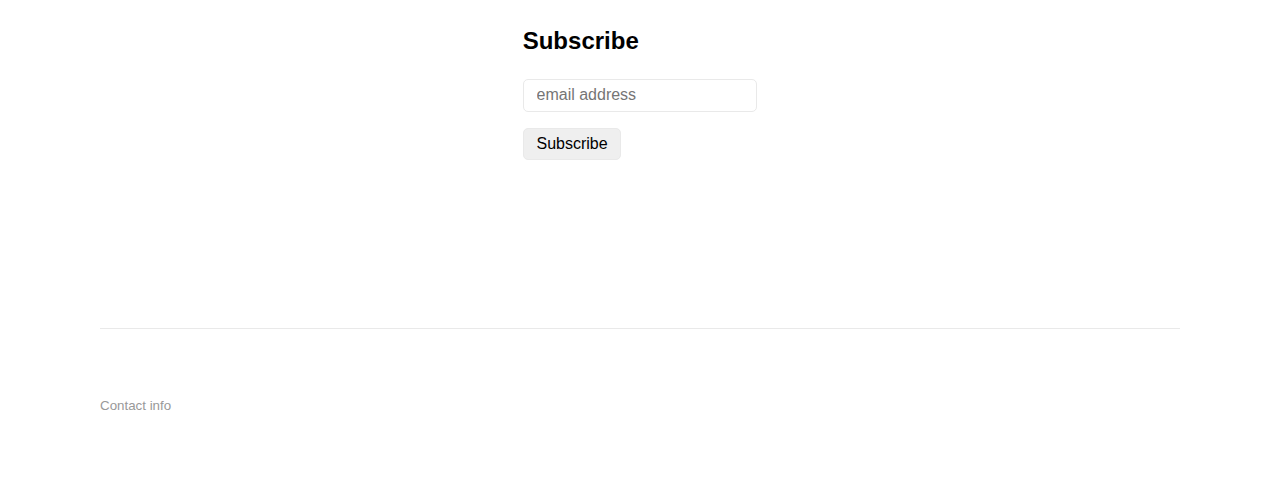
==== commit 70c5a471: "add mailchimp signup" ====
--- a/landing_page.html
+++ b/landing_page.html
@@ -139,80 +139,37 @@
         </section>
         <hr>
         <section>
-            <table>
-                <thead>
-                    <tr>
-                        <th></th>
-                        <th>Col A</th>
-                        <th>Col B</th>
-                        <th>Col C</th>
-                    </tr>
-                </thead>
-                <tr>
-                    <td>Row 1</td>
-                    <td>Cell A1</td>
-                    <td>Cell B1</td>
-                    <td>Cell C1</td>
-                </tr>
-                <tr>
-                    <td>Row 2</td>
-                    <td>Cell A2</td>
-                    <td>Cell B2</td>
-                    <td>Cell C2</td>
-                </tr>
-            </table>
-        </section>
-        <hr>
-        <article>
-            <h2>Left-aligned header</h2>
-            <p>Left-aligned paragraph</p>
-            <aside>
-                <p>Article callout</p>
-            </aside>
-            <ul>
-                <li>List item 1</li>
-                <li>List item 2</li>
-            </ul>
-            <figure>
-                <img alt="Stock photo" src="https://via.placeholder.com/1080x500?text=Amazing+stock+photo">
-                <figcaption><i>Image caption</i></figcaption>
-            </figure>
-        </article>
-        <hr>
-        <div>
-            <details>
-                <summary>Expandable title</summary>
-                <p>Revealed content</p>
-            </details>
-            <details>
-                <summary>Another expandable title</summary>
-                <p>More revealed content</p>
-            </details>
-            <br>
-            <p>Inline <code>code</code> snippets</p>
-            <pre>
-                <code>
-// preformatted code block
-                </code>
-            </pre>
+            <!-- Begin Mailchimp Signup Form -->
+            <!-- <link href="//cdn-images.mailchimp.com/embedcode/slim-10_7.css" rel="stylesheet" type="text/css">
+            <style type="text/css">
+                #mc_embed_signup {
+                    background: #fff;
+                    clear: left;
+                    font: 14px Helvetica, Arial, sans-serif;
+                }
+
+                /* Add your own Mailchimp form style overrides in your site stylesheet or in this style block.
+	   We recommend moving this block and the preceding CSS link to the HEAD of your HTML file. */
+            </style> -->
+            <div id="mc_embed_signup">
+                <form
+                    action="https://gmail.us20.list-manage.com/subscribe/post?u=ec8a5a56df9490e1b38741d22&amp;id=e243549f96"
+                    method="post" id="mc-embedded-subscribe-form" name="mc-embedded-subscribe-form" class="validate"
+                    target="_blank" novalidate>
+                    <div id="mc_embed_signup_scroll">
+                        <h2 for="mce-EMAIL">Subscribe</h2>
+                        <input type="email" value="" name="EMAIL" class="email" id="mce-EMAIL"
+                            placeholder="email address" required>
+                        <!-- real people should not fill this in and expect good things - do not remove this or risk form bot signups-->
+                        <div style="position: absolute; left: -5000px;" aria-hidden="true"><input type="text"
+                                name="b_ec8a5a56df9490e1b38741d22_e243549f96" tabindex="-1" value=""></div>
+                        <div class="clear"><input type="submit" value="Subscribe" name="subscribe"
+                                id="mc-embedded-subscribe" class="button"></div>
         </div>
-        <hr>
-        <section>
-            <form>
-                <header>
-                    <h2>Form title</h2>
-                </header>
-                <label for="input1">Input label:</label>
-                <input type="text" id="input1" name="input1" size="20" placeholder="Input1">
-                <label for="select1">Select label:</label>
-                <select id="select1">
-                    <option value="option1">option1</option>
-                    <option value="option2">option2</option>
-                </select>
-                <label for="textarea1">Textarea label:</label>
-                <textarea cols="40" rows="5" id="textarea1"></textarea>
-                <button type="submit">Submit</button>
             </form>
+            </div>
+
+            <!--End mc_embed_signup-->
         </section>
     </main>
     <footer>
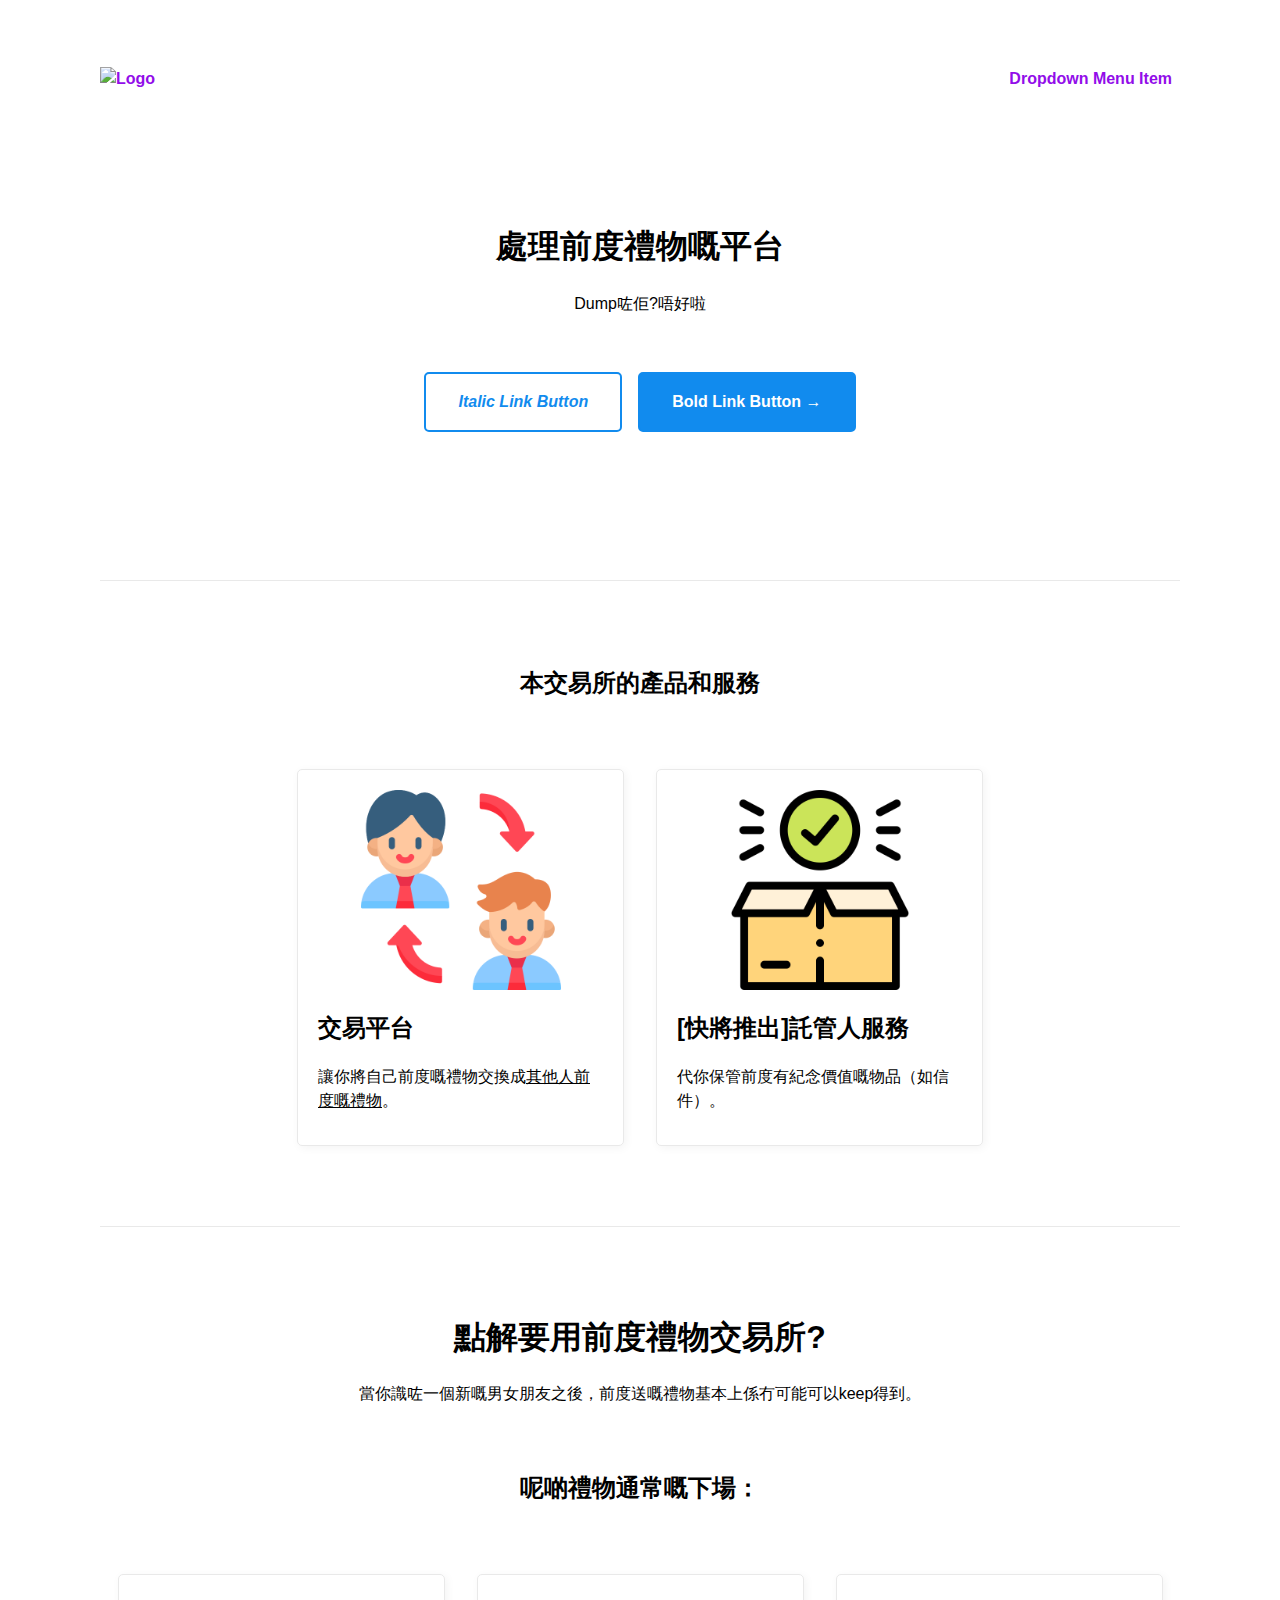
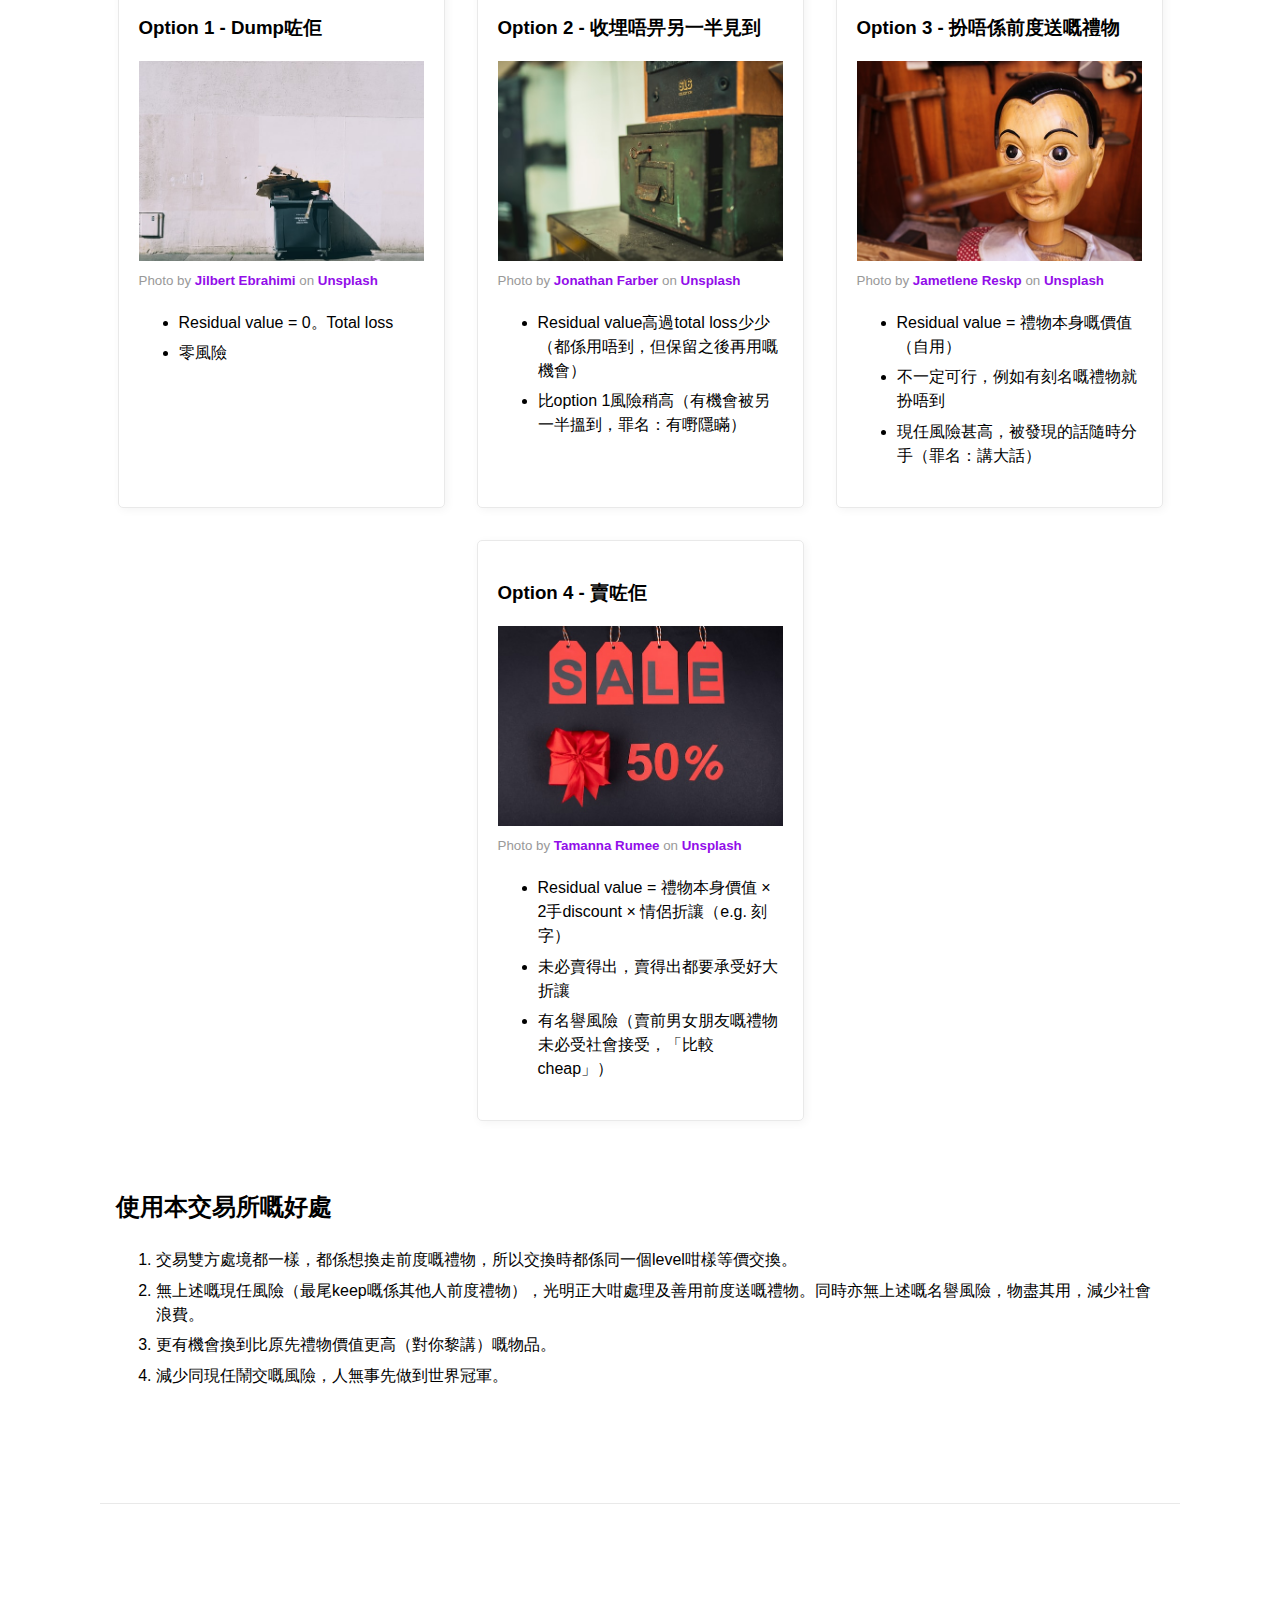
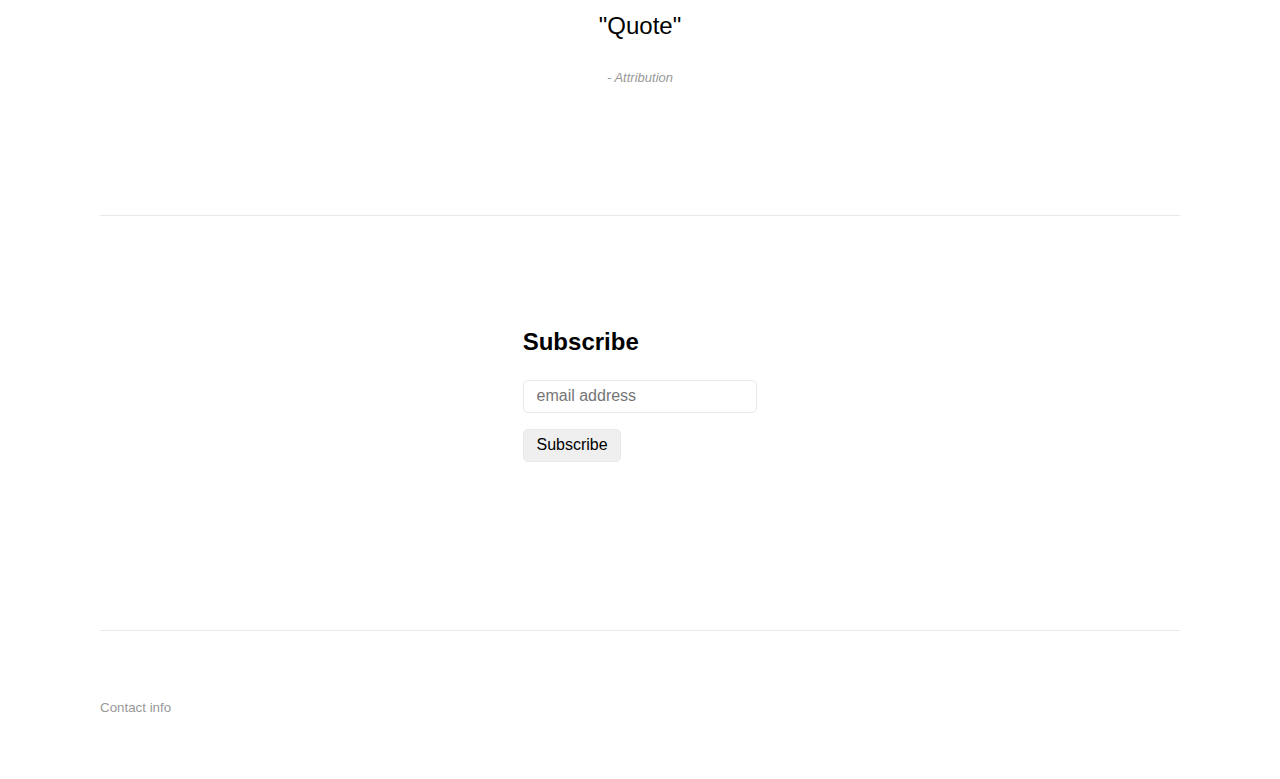
==== commit 0f5cbc68: "add #benefit" ====
--- a/landing_page.html
+++ b/landing_page.html
@@ -128,6 +128,16 @@
                     <li>有名譽風險（賣前男女朋友嘅禮物未必受社會接受，「比較cheap」）</li>
                 </ul>
             </aside>
+
+            <footer id="benefit">
+                <h2>使用本交易所嘅好處</h2>
+                <ol>
+                    <li>交易雙方處境都一樣，都係想換走前度嘅禮物，所以交換時都係同一個level咁樣等價交換。</li>
+                    <li>無上述嘅現任風險（最尾keep嘅係其他人前度禮物），光明正大咁處理及善用前度送嘅禮物。同時亦無上述嘅名譽風險，物盡其用，減少社會浪費。</li>
+                    <li>更有機會換到比原先禮物價值更高（對你黎講）嘅物品。</li>
+                    <li>減少同現任鬧交嘅風險，人無事先做到世界冠軍。</li>
+                </ol>
+            </footer>
         </section>
 
         <hr>
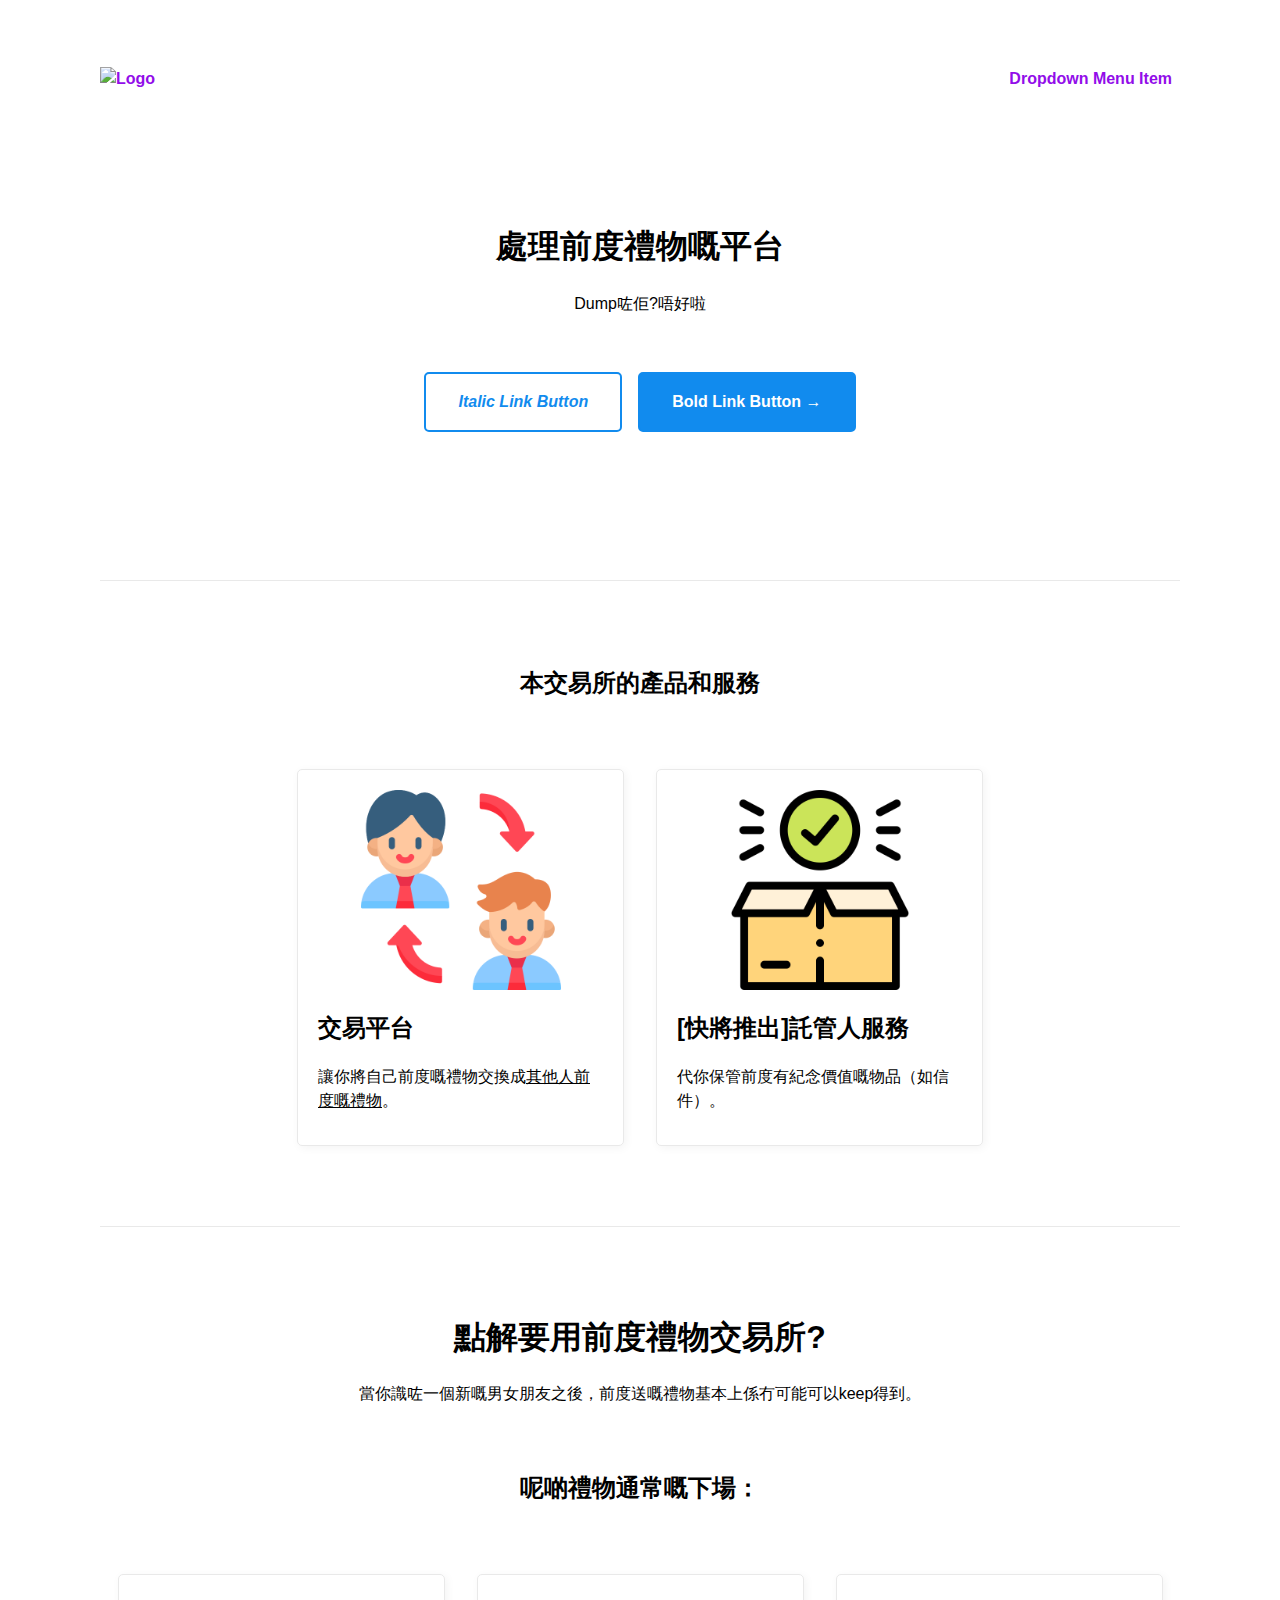
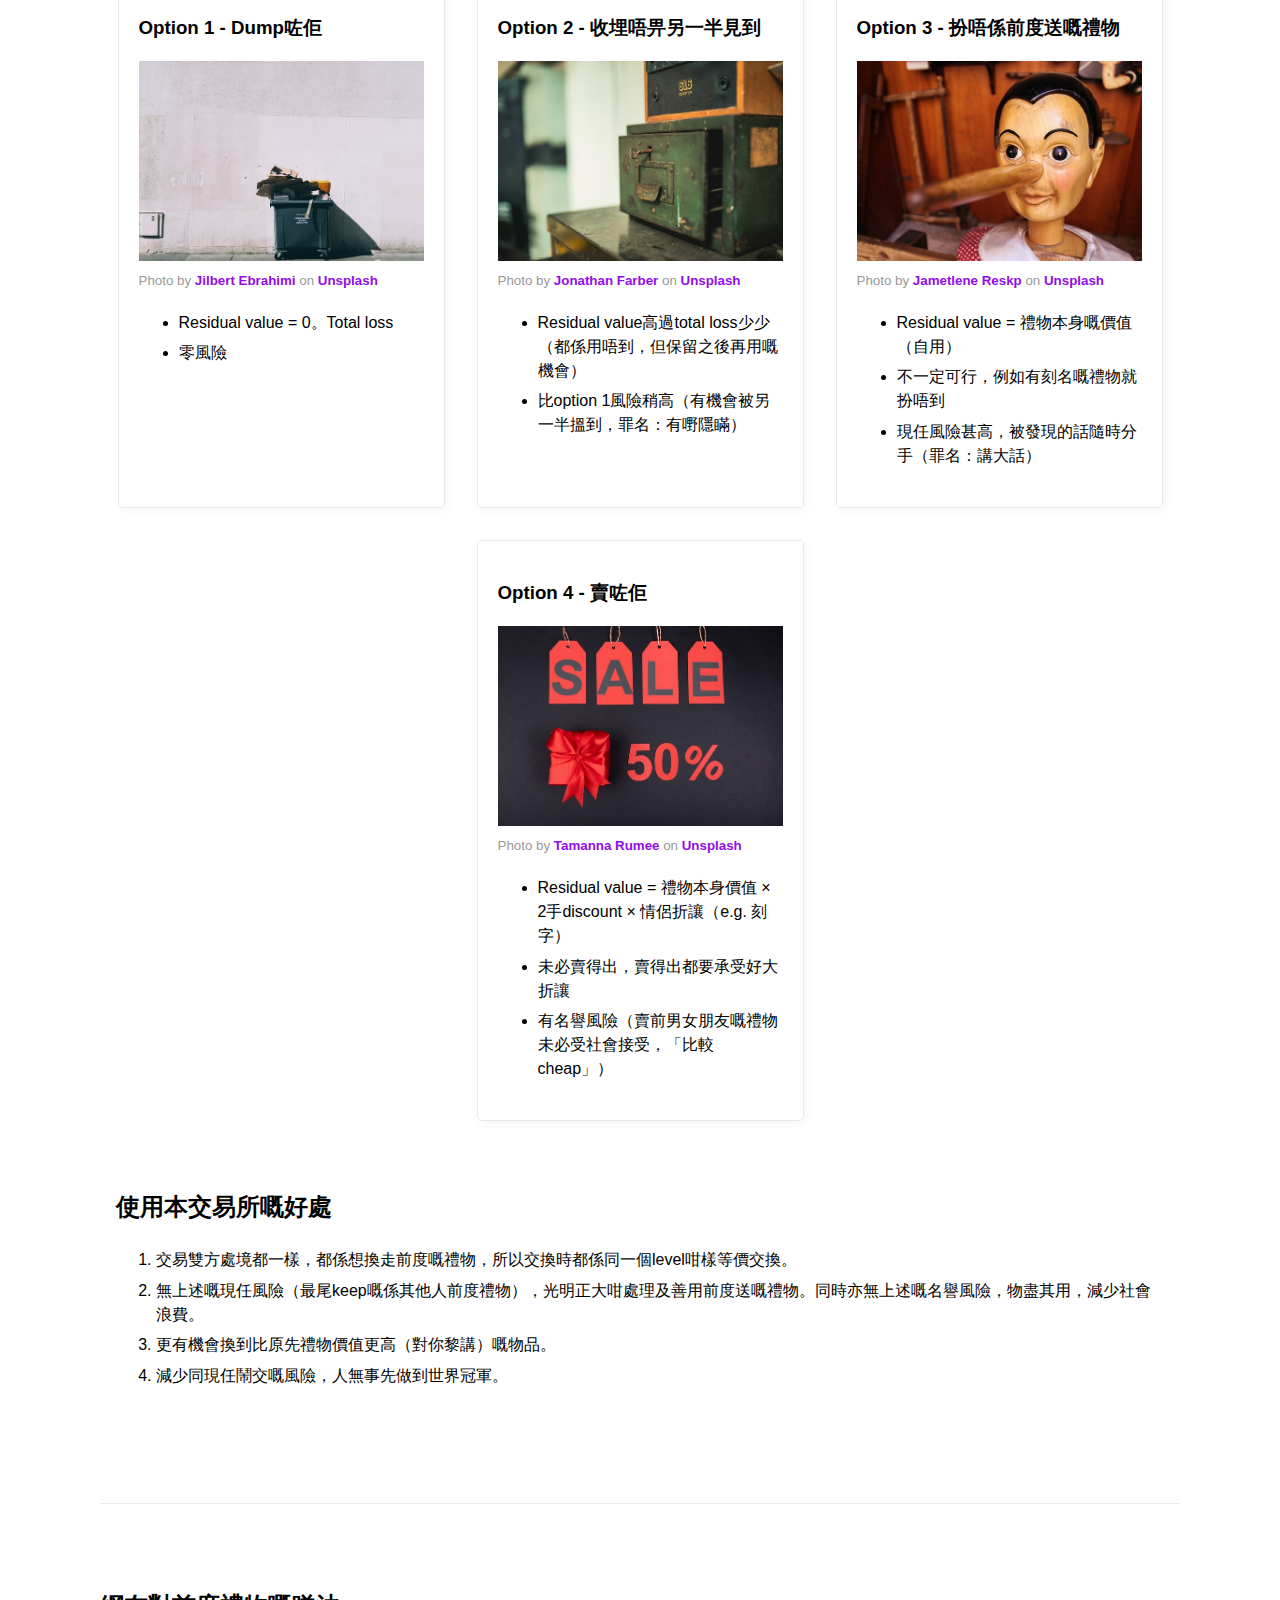
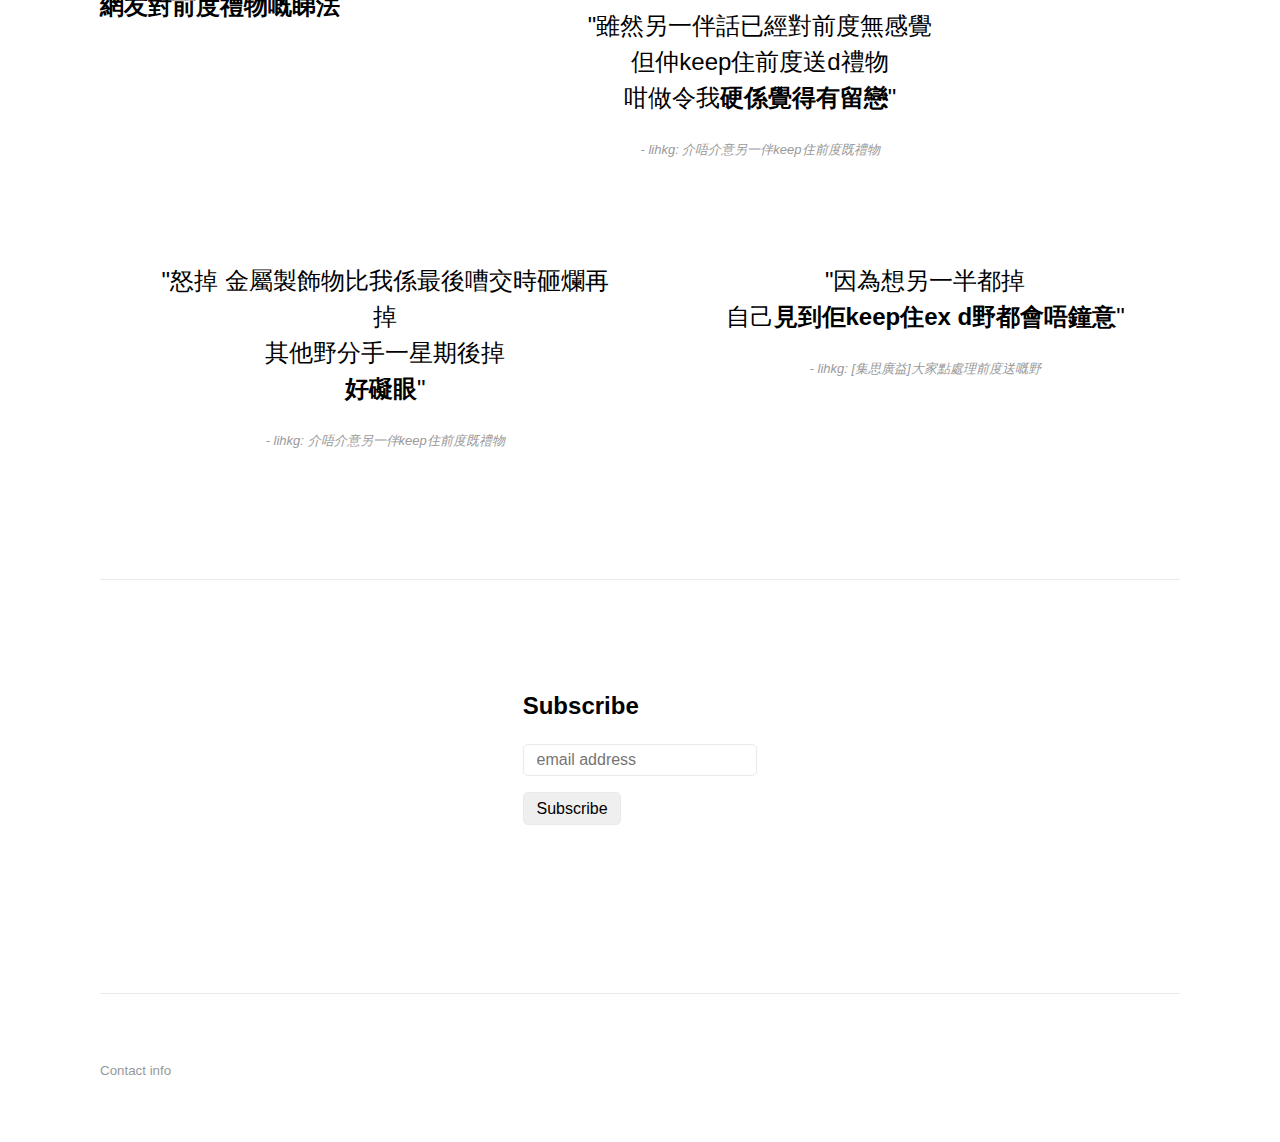
==== commit abdad655: "add #testimonial" ====
--- a/landing_page.html
+++ b/landing_page.html
@@ -141,10 +141,24 @@
         </section>
 
         <hr>
-        <section>
+        <section id="testimonial">
+            <h2>網友對前度禮物嘅睇法</h2>
             <blockquote>
-                "Quote"
-                <footer><i>- Attribution</i></footer>
+                "雖然另一伴話已經對前度無感覺<br>
+                但仲keep住前度送d禮物<br>
+                咁做令我<b>硬係覺得有留戀</b>"
+                <footer><i>- lihkg: 介唔介意另一伴keep住前度既禮物</i></footer>
+            </blockquote>
+            <blockquote>
+                "怒掉 金屬製飾物比我係最後嘈交時砸爛再掉<br>
+                其他野分手一星期後掉<br>
+                <b>好礙眼</b>"
+                <footer><i>- lihkg: 介唔介意另一伴keep住前度既禮物</i></footer>
+            </blockquote>
+            <blockquote>
+                "因為想另一半都掉<br>
+                自己<b>見到佢keep住ex d野都會唔鐘意</b>"
+                <footer><i>- lihkg: [集思廣益]大家點處理前度送嘅野</i></footer>
             </blockquote>
         </section>
         <hr>
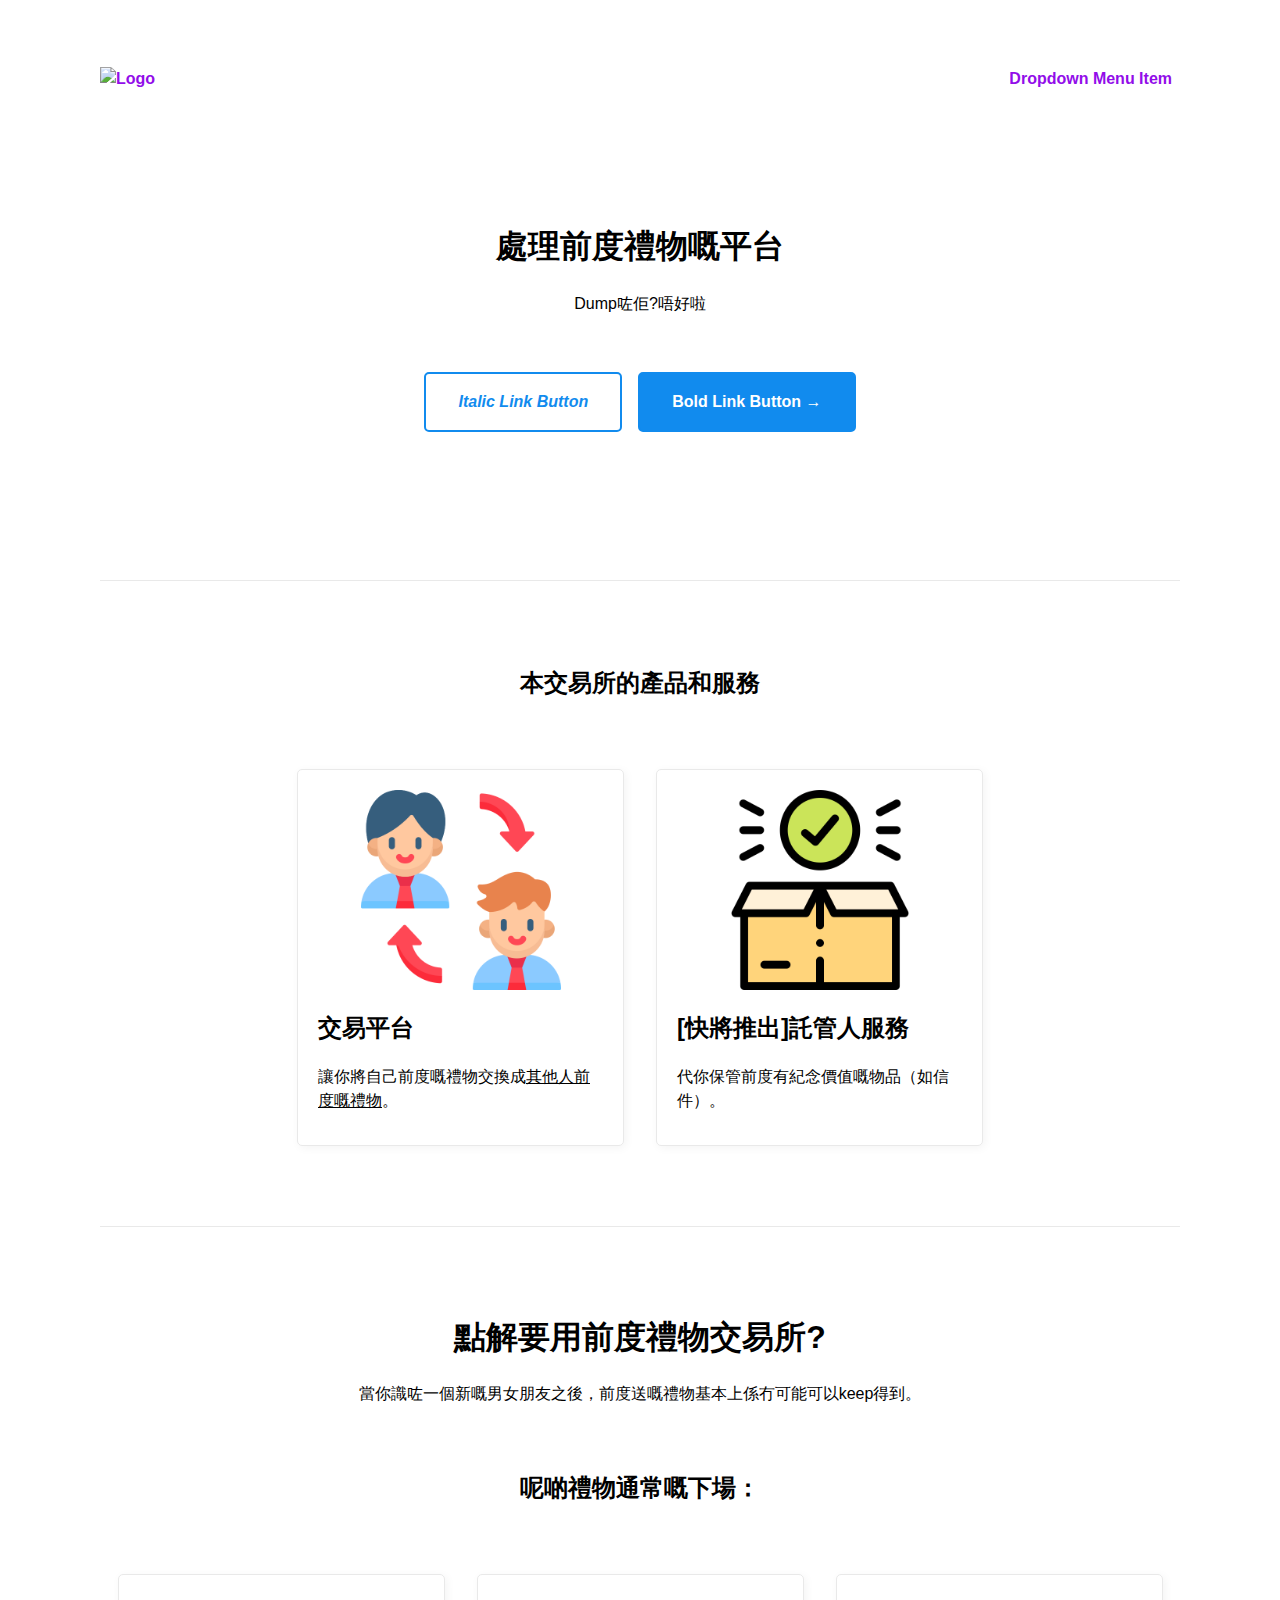
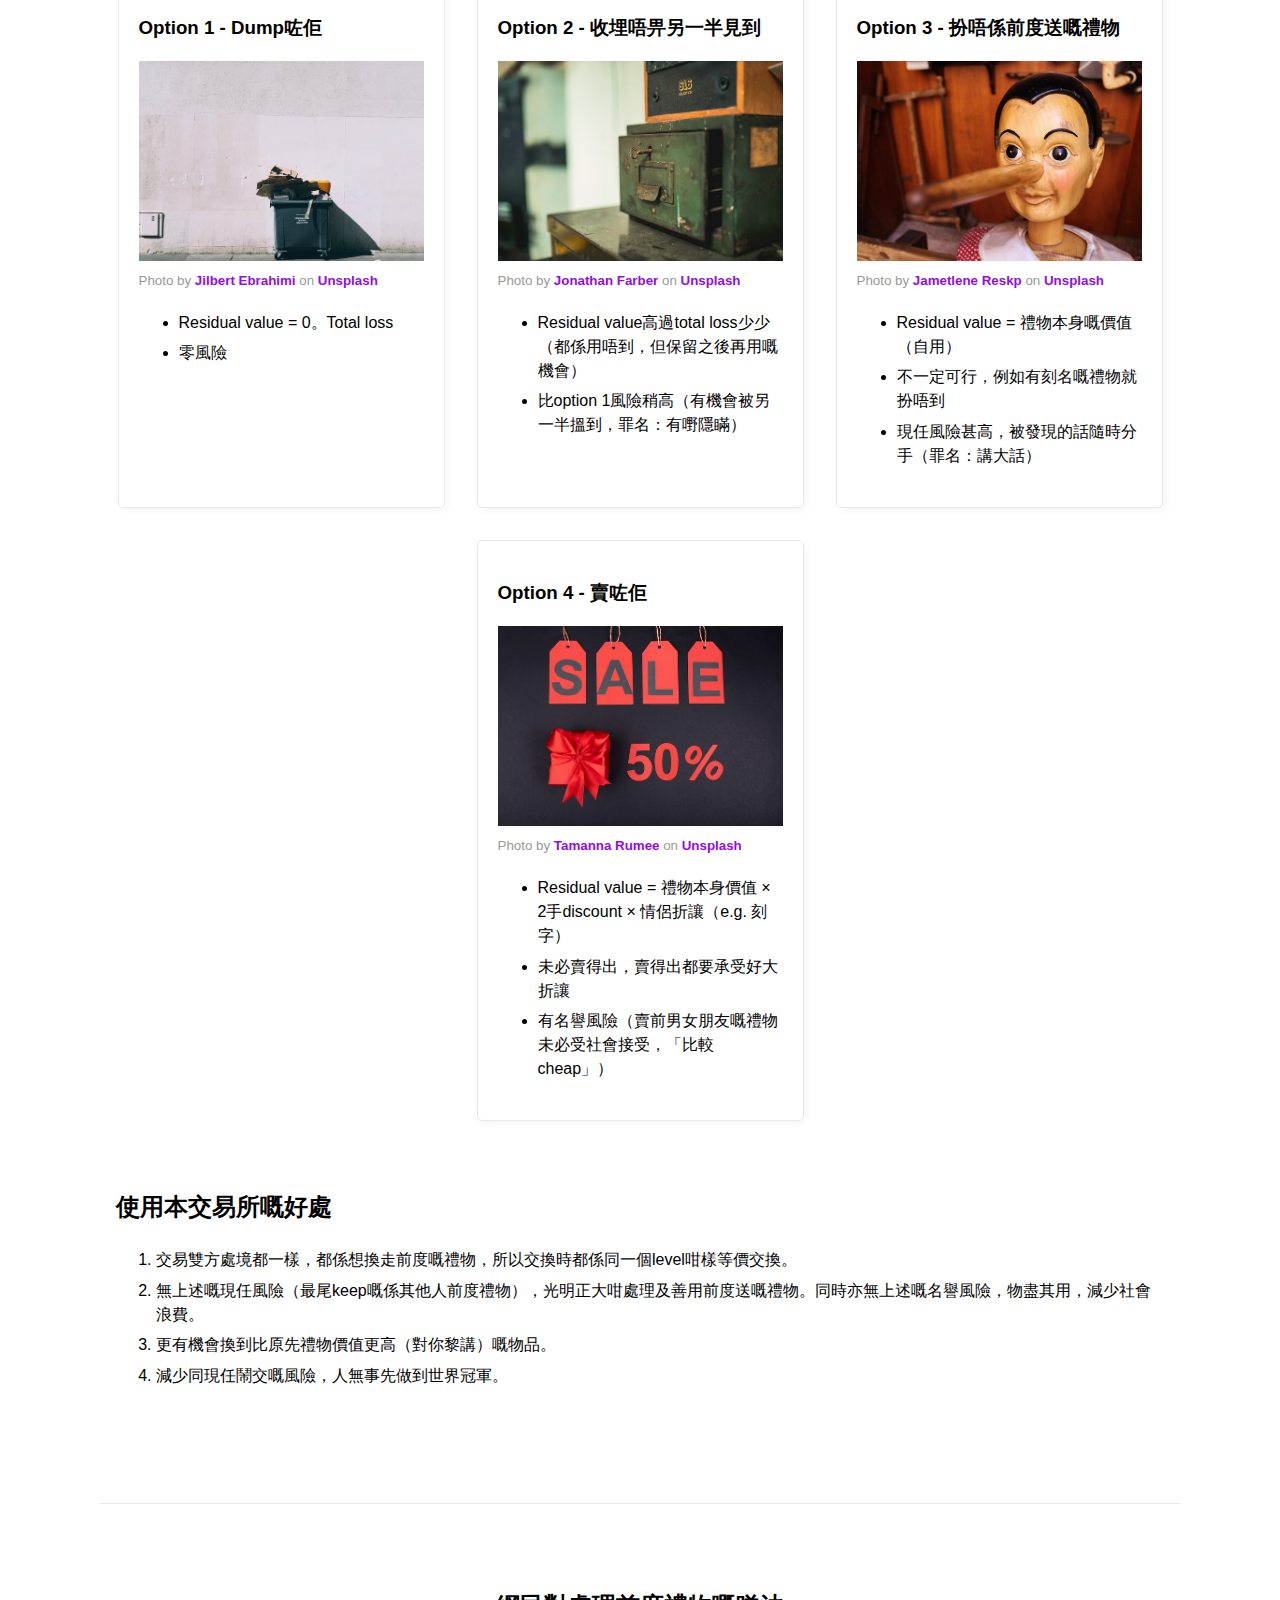
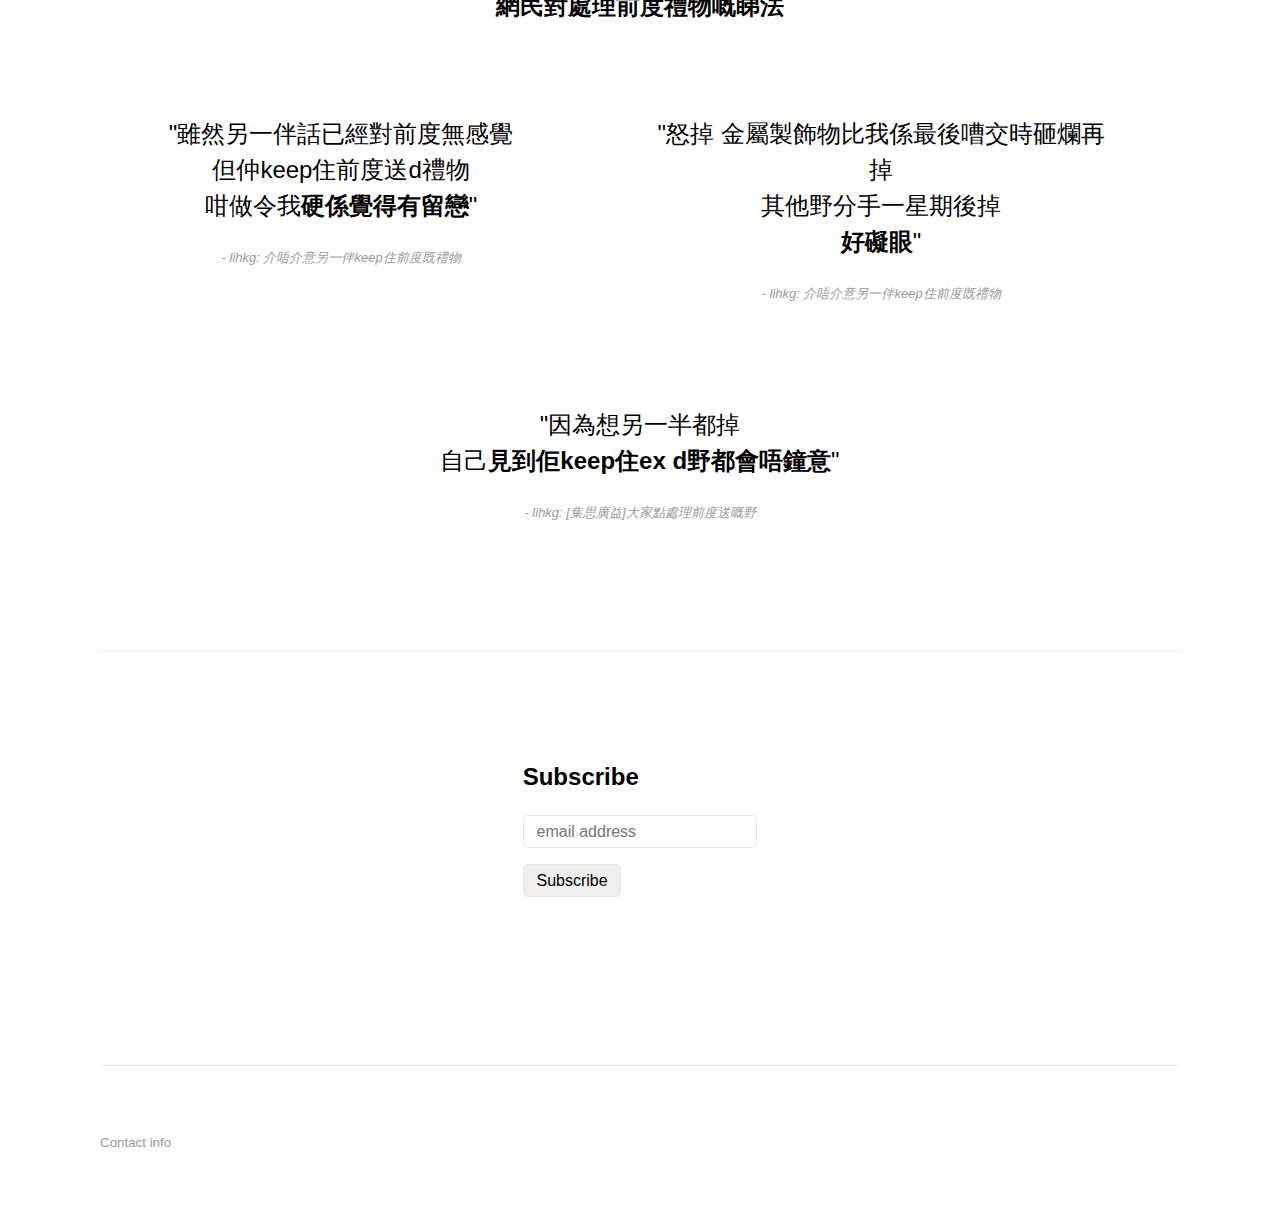
==== commit f6afe3cb: "edit testimonial header" ====
--- a/landing_page.html
+++ b/landing_page.html
@@ -142,7 +142,9 @@
 
         <hr>
         <section id="testimonial">
-            <h2>網友對前度禮物嘅睇法</h2>
+            <header>
+                <h2>網民對處理前度禮物嘅睇法</h2>
+            </header>
             <blockquote>
                 "雖然另一伴話已經對前度無感覺<br>
                 但仲keep住前度送d禮物<br>
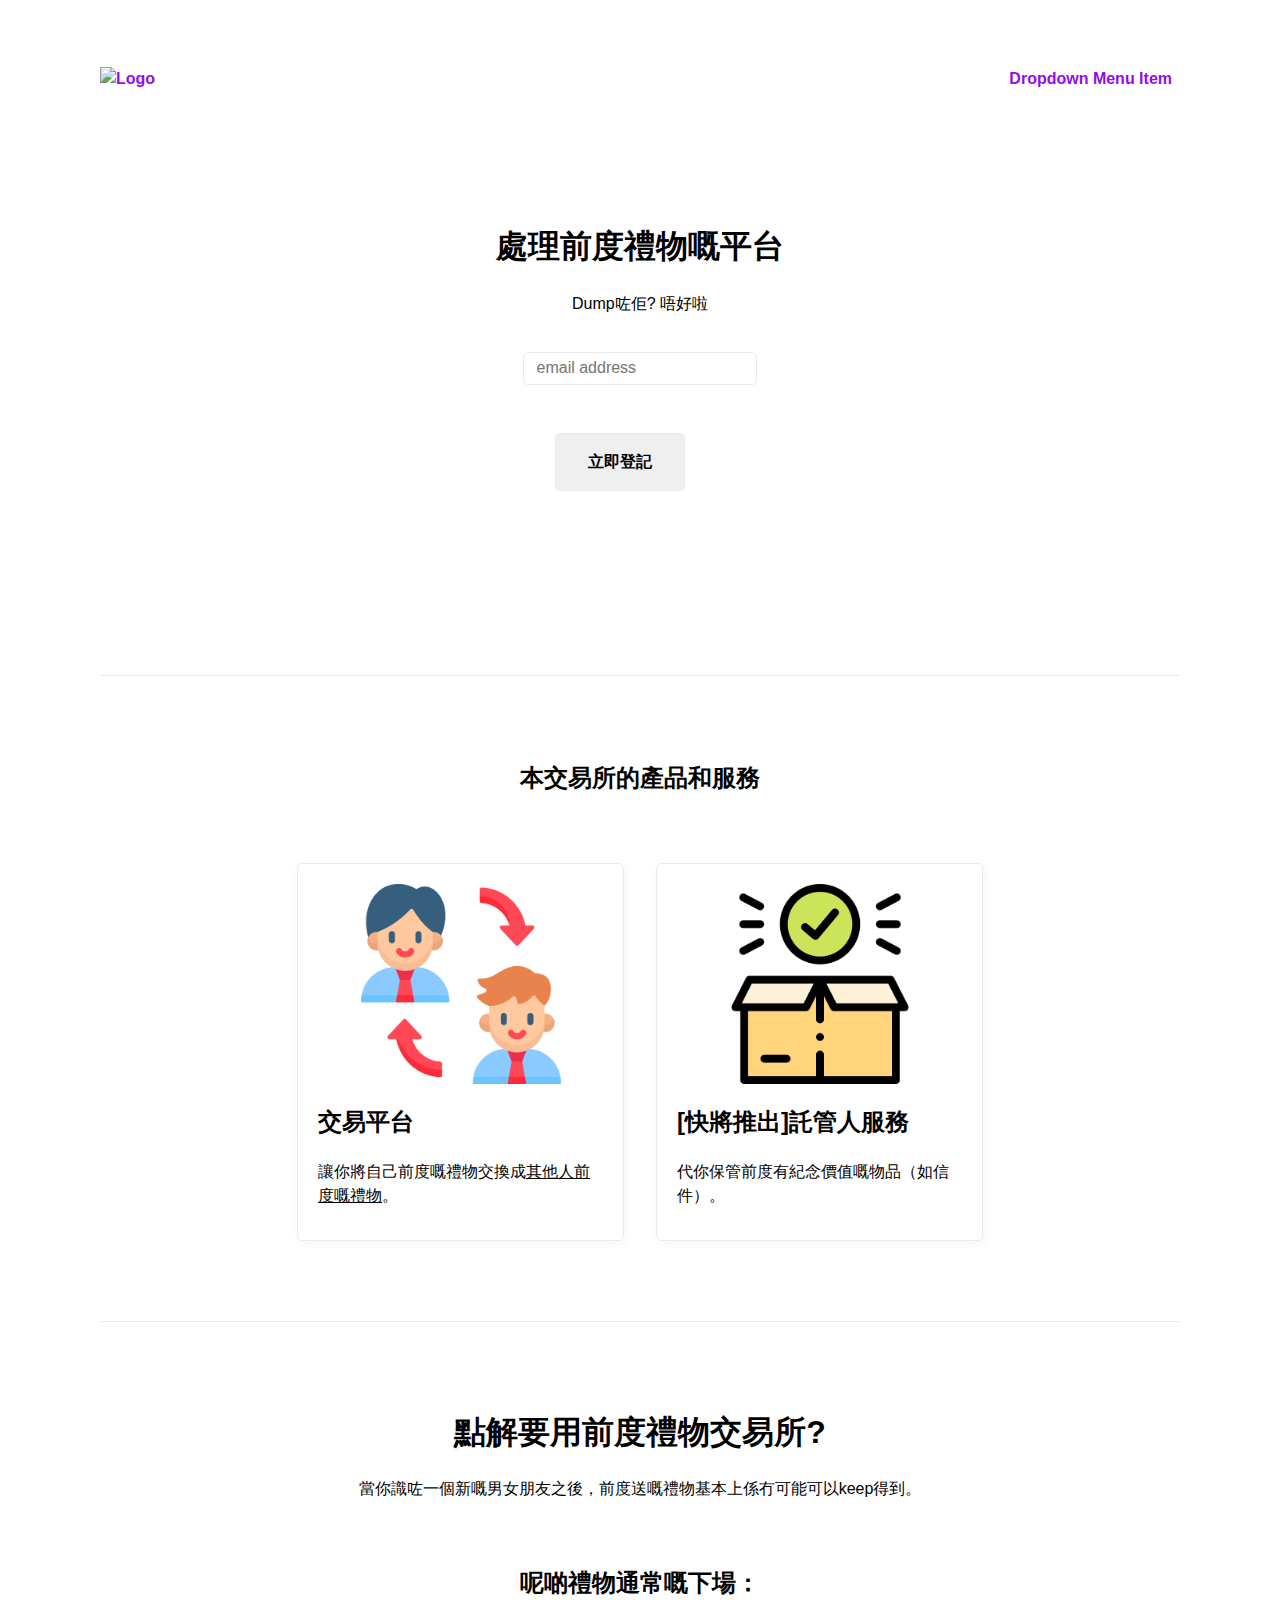
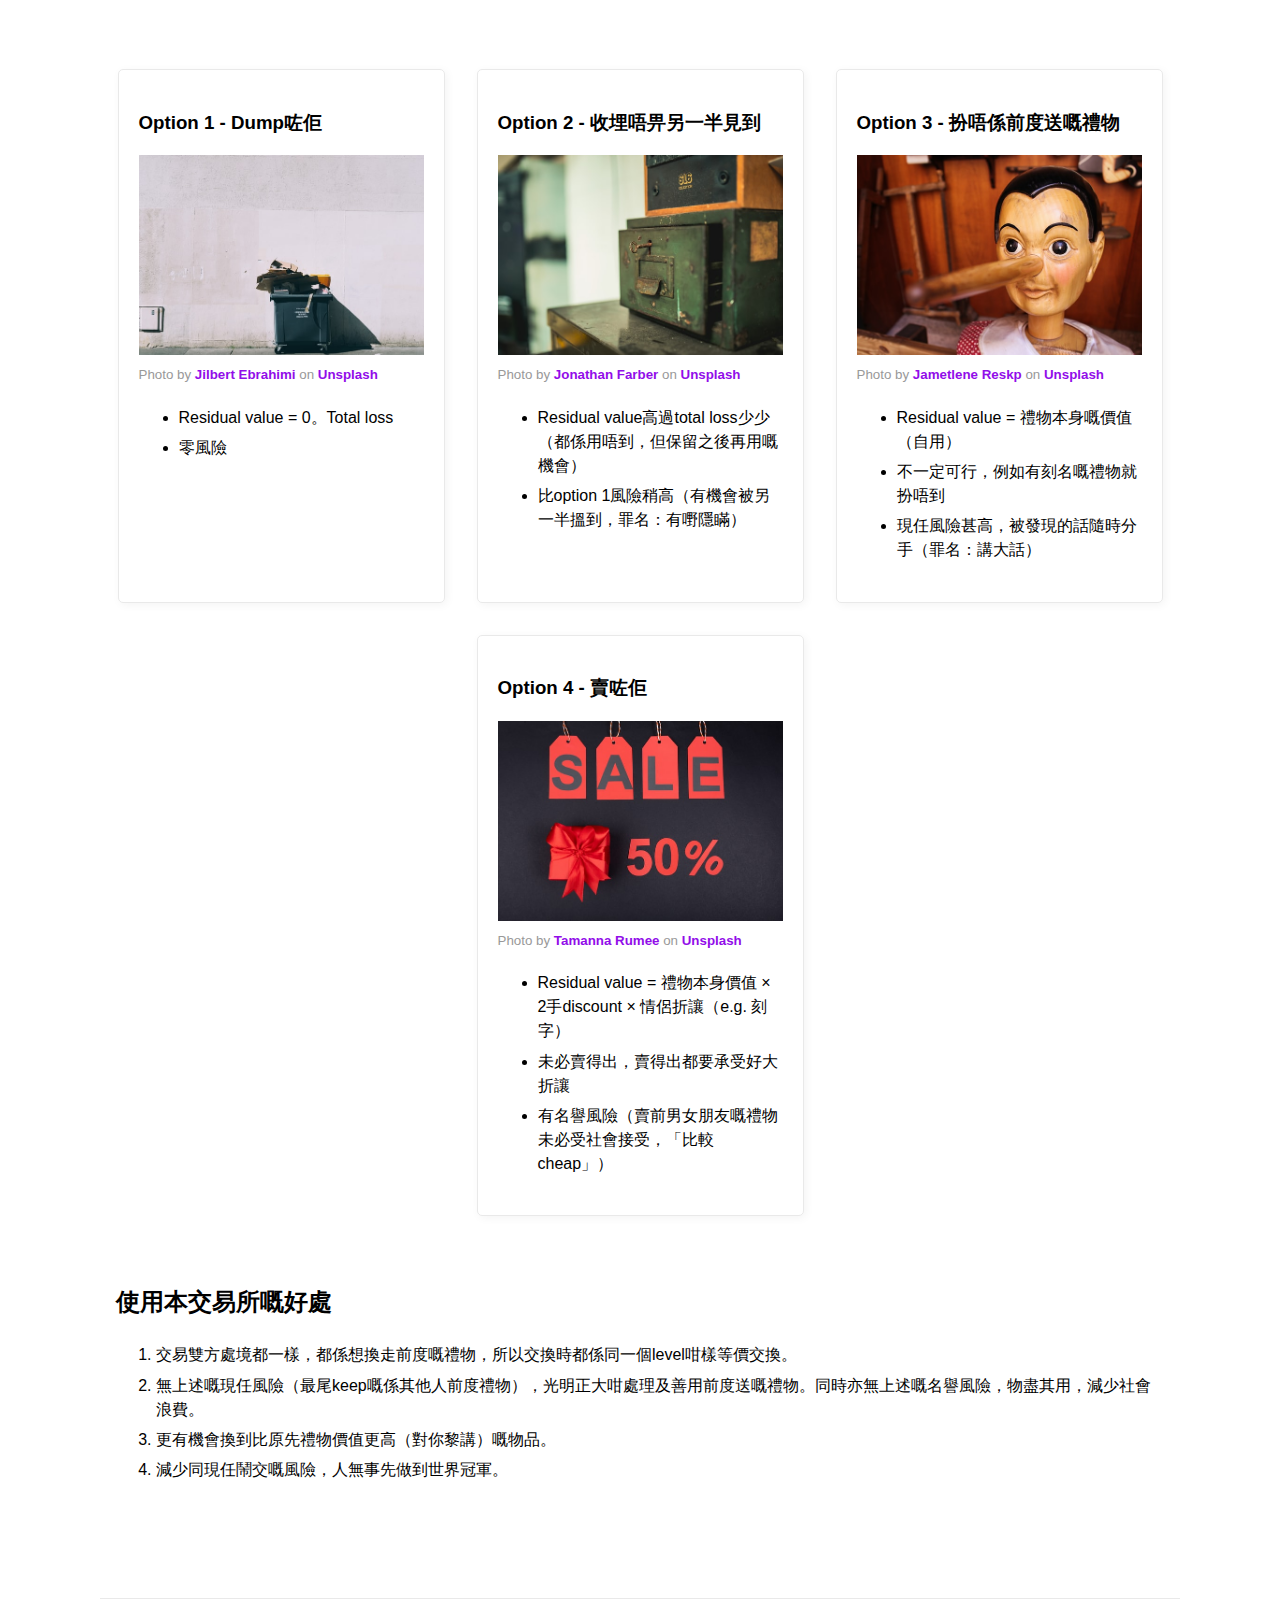
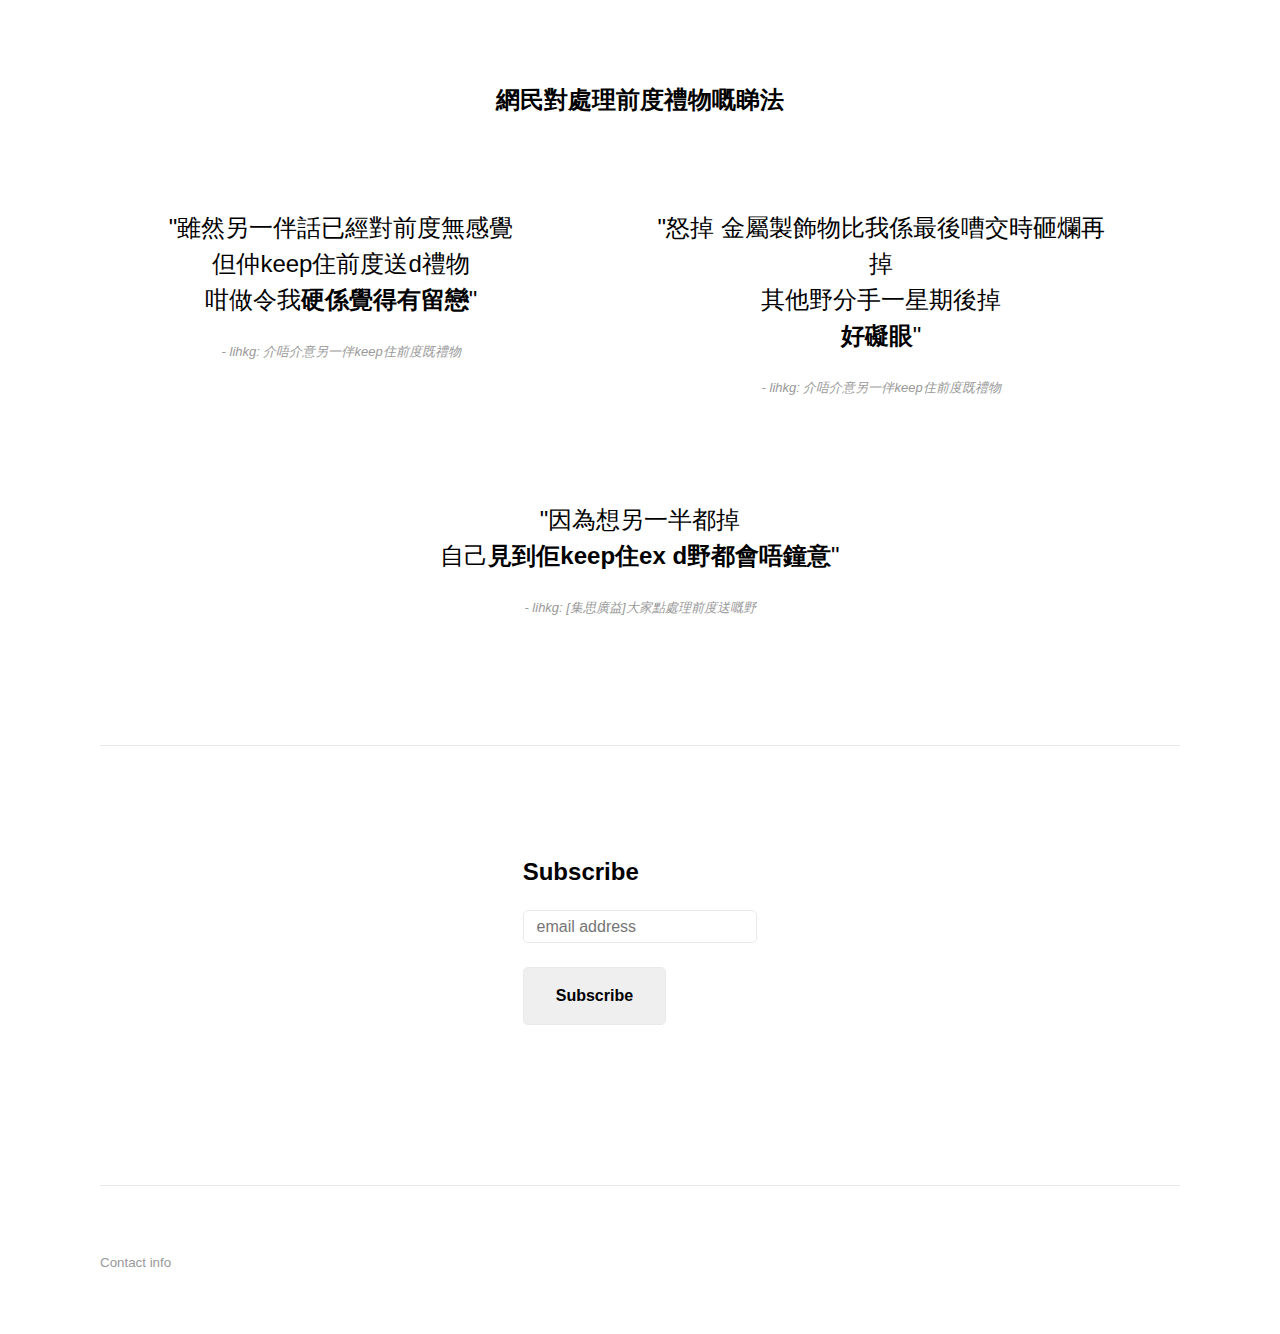
==== commit 0b6cf2b2: "add hero email form" ====
--- a/landing_page.html
+++ b/landing_page.html
@@ -4,7 +4,7 @@
 <html lang="en">
 
 <head>
-    <link rel="icon" href="https://via.placeholder.com/70x70">
+    <link rel="icon" href="#">
     <link rel="stylesheet" href="./mvp.css">
 
     <meta charset="utf-8">
@@ -17,7 +17,7 @@
 <body>
     <header>
         <nav>
-            <a href="/"><img alt="Logo" src="https://via.placeholder.com/200x70?text=Logo" height="70"></a>
+            <a href="/"><img alt="Logo" src="#" height="70"></a>
             <ul>
                 <li><a href="#"></a></li>
                 <li><a href="#">Dropdown Menu Item</a>
@@ -29,9 +29,39 @@
             </ul>
         </nav>
         <h1>處理前度禮物嘅平台</h1>
-        <p>Dump咗佢?唔好啦</p>
-        <br>
-        <p><a href="#"><i>Italic Link Button</i></a><a href="#"><b>Bold Link Button &rarr;</b></a></p>
+        <p>Dump咗佢? 唔好啦</p>
+        <section>
+            <!-- Begin Mailchimp Signup Form -->
+            <!-- <link href="//cdn-images.mailchimp.com/embedcode/slim-10_7.css" rel="stylesheet" type="text/css">
+            <style type="text/css">
+                #mc_embed_signup {
+                    background: #fff;
+                    clear: left;
+                    font: 14px Helvetica, Arial, sans-serif;
+                }
+
+                /* Add your own Mailchimp form style overrides in your site stylesheet or in this style block.
+	   We recommend moving this block and the preceding CSS link to the HEAD of your HTML file. */
+            </style> -->
+            <div id="mc_embed_signup_hero">
+                <form
+                    action="https://gmail.us20.list-manage.com/subscribe/post?u=ec8a5a56df9490e1b38741d22&amp;id=e243549f96"
+                    method="post" id="mc-embedded-subscribe-form" name="mc-embedded-subscribe-form" class="validate"
+                    target="_blank" novalidate>
+                    <div id="mc_embed_signup_scroll">
+                        <input type="email" value="" name="EMAIL" class="email" id="mce-EMAIL"
+                            placeholder="email address" required>
+                        <!-- real people should not fill this in and expect good things - do not remove this or risk form bot signups-->
+                        <div style="position: absolute; left: -5000px;" aria-hidden="true"><input type="text"
+                                name="b_ec8a5a56df9490e1b38741d22_e243549f96" tabindex="-1" value=""></div>
+                        <div class="button"><input type="submit" value="立即登記" name="subscribe"
+                                id="mc-embedded-subscribe" class="button"></div>
+                    </div>
+                </form>
+            </div>
+
+            <!--End mc_embed_signup-->
+        </section>
     </header>
     <main>
         <hr>
@@ -177,7 +207,7 @@
                 /* Add your own Mailchimp form style overrides in your site stylesheet or in this style block.
 	   We recommend moving this block and the preceding CSS link to the HEAD of your HTML file. */
             </style> -->
-            <div id="mc_embed_signup">
+            <div id="mc_embed_signup_footer">
                 <form
                     action="https://gmail.us20.list-manage.com/subscribe/post?u=ec8a5a56df9490e1b38741d22&amp;id=e243549f96"
                     method="post" id="mc-embedded-subscribe-form" name="mc-embedded-subscribe-form" class="validate"
@@ -191,8 +221,8 @@
                                 name="b_ec8a5a56df9490e1b38741d22_e243549f96" tabindex="-1" value=""></div>
                         <div class="clear"><input type="submit" value="Subscribe" name="subscribe"
                                 id="mc-embedded-subscribe" class="button"></div>
-        </div>
-            </form>
+                    </div>
+                </form>
             </div>
 
             <!--End mc_embed_signup-->
@@ -206,4 +236,4 @@
     </footer>
 </body>
 
-</html>
+</html>--- a/mvp.css
+++ b/mvp.css
@@ -273,6 +273,7 @@
 a em,
 a i,
 a strong,
+.button,
 button {
     border-radius: var(--border-radius);
     display: inline-block;
